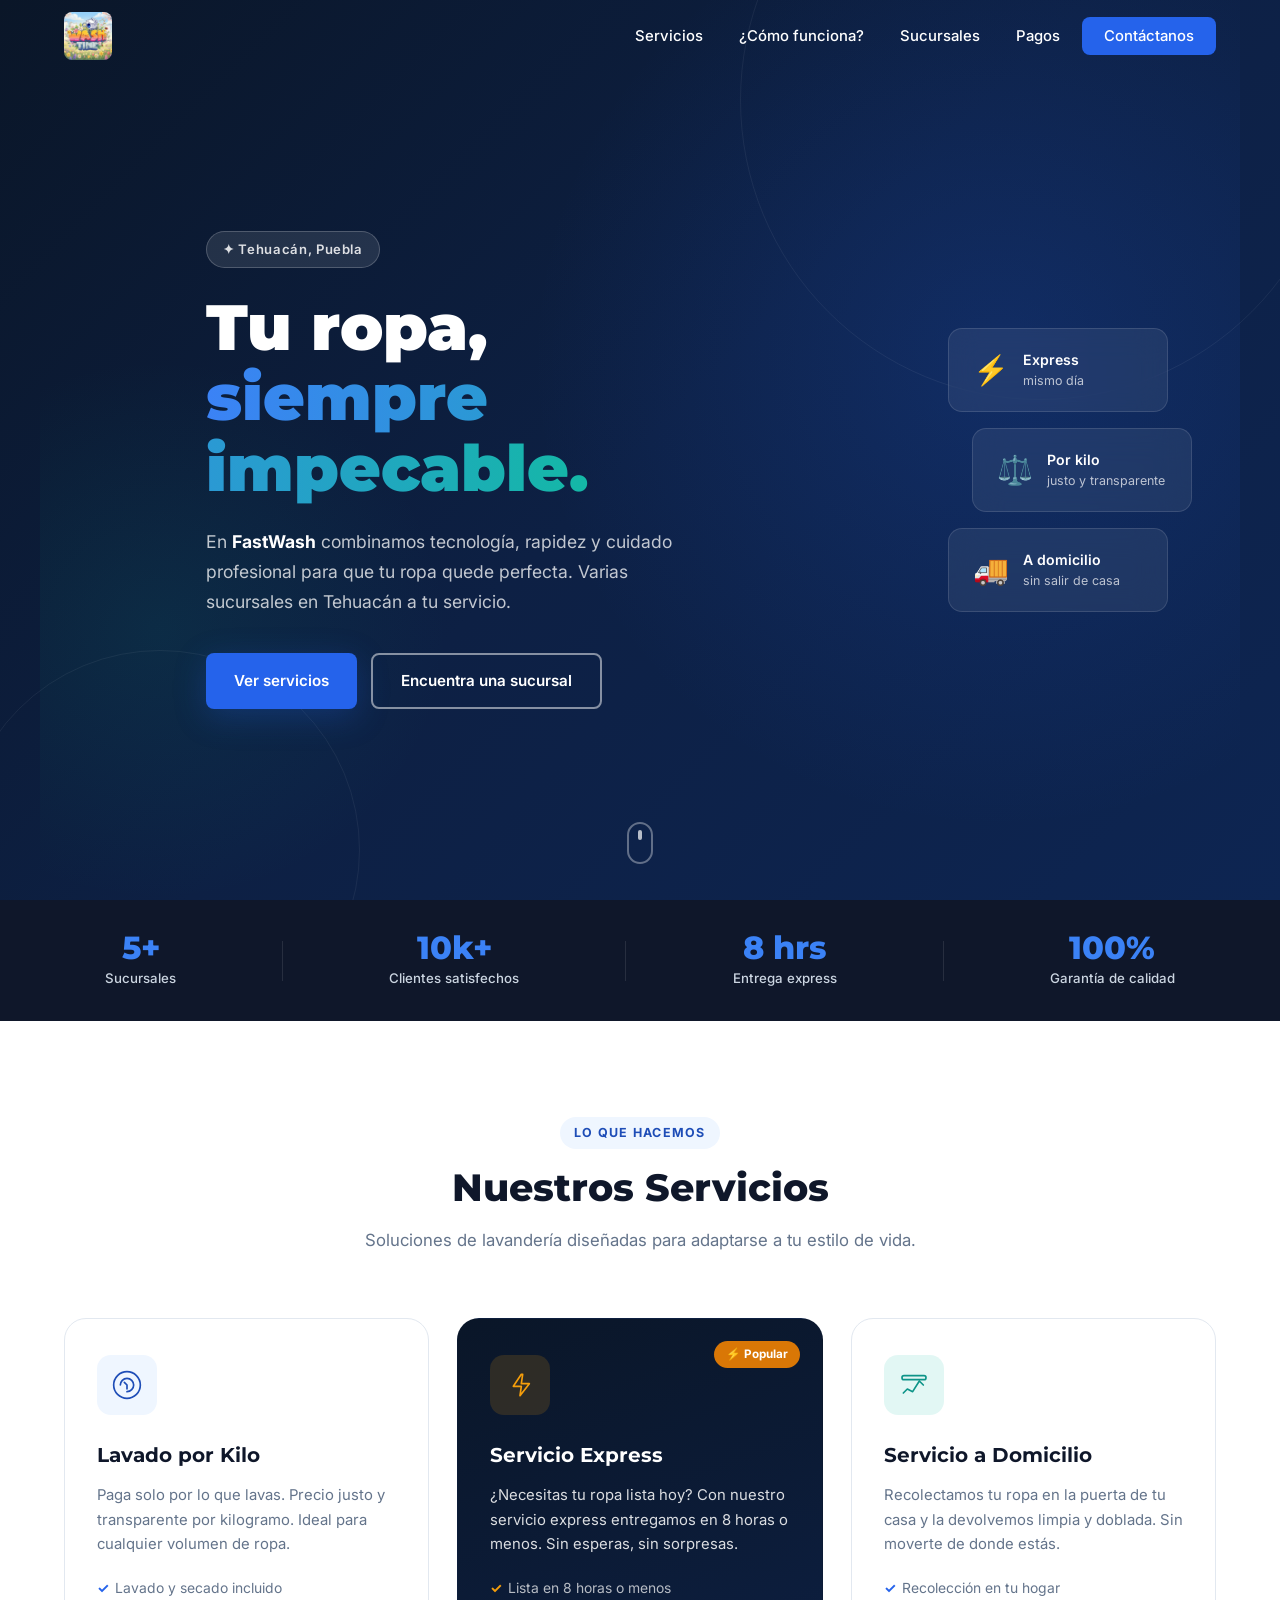
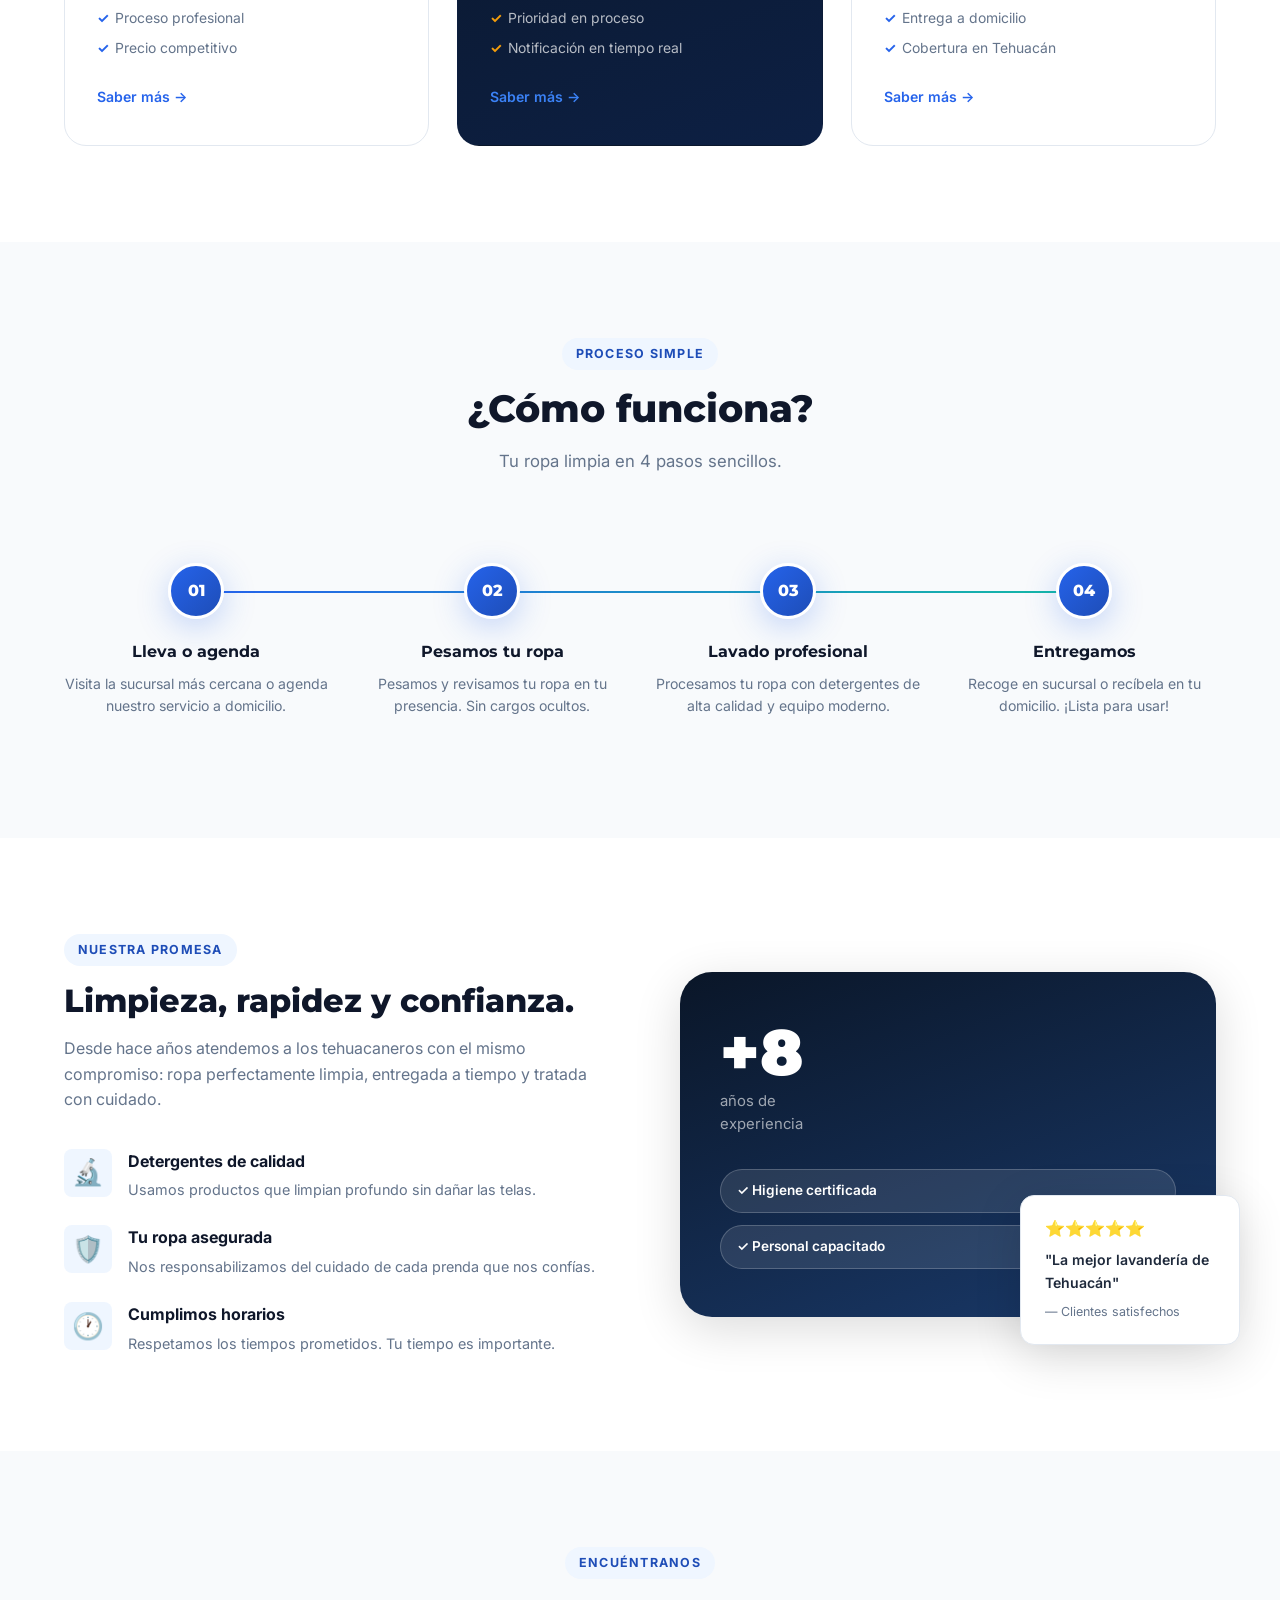
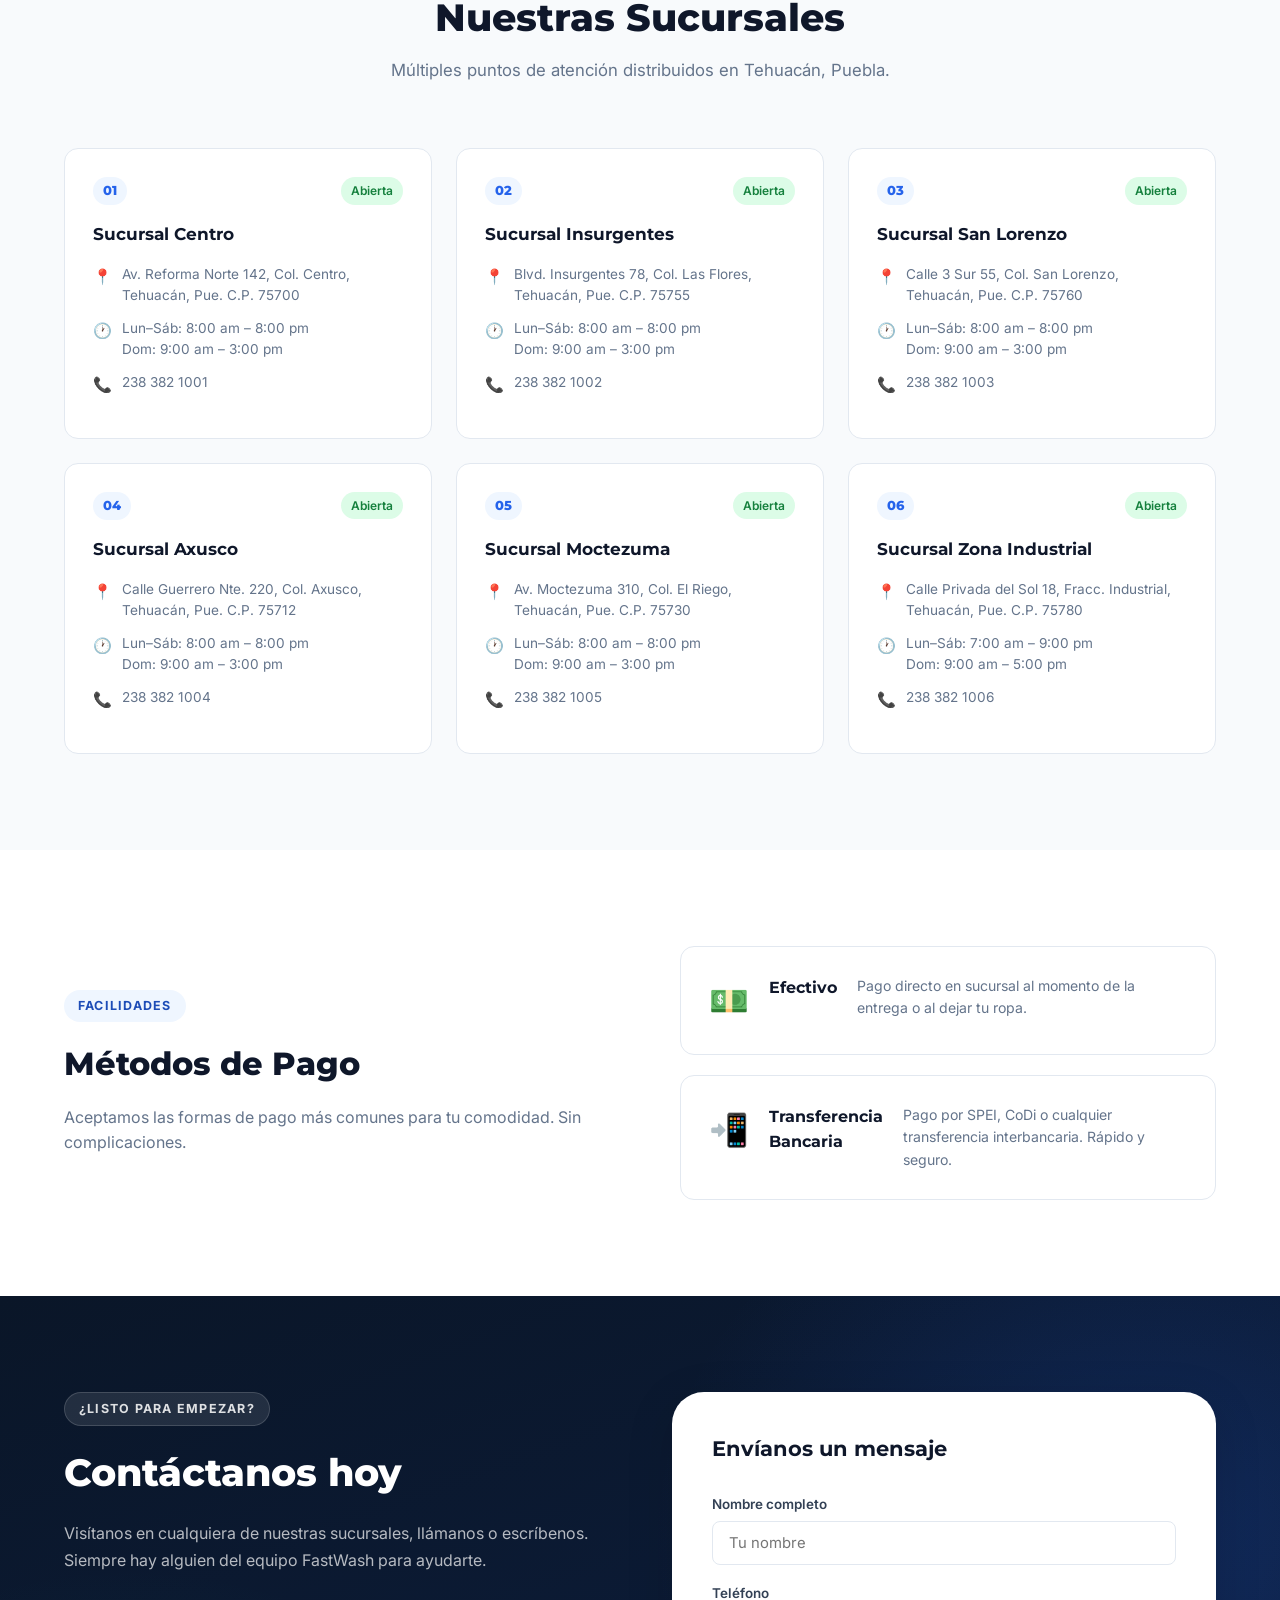
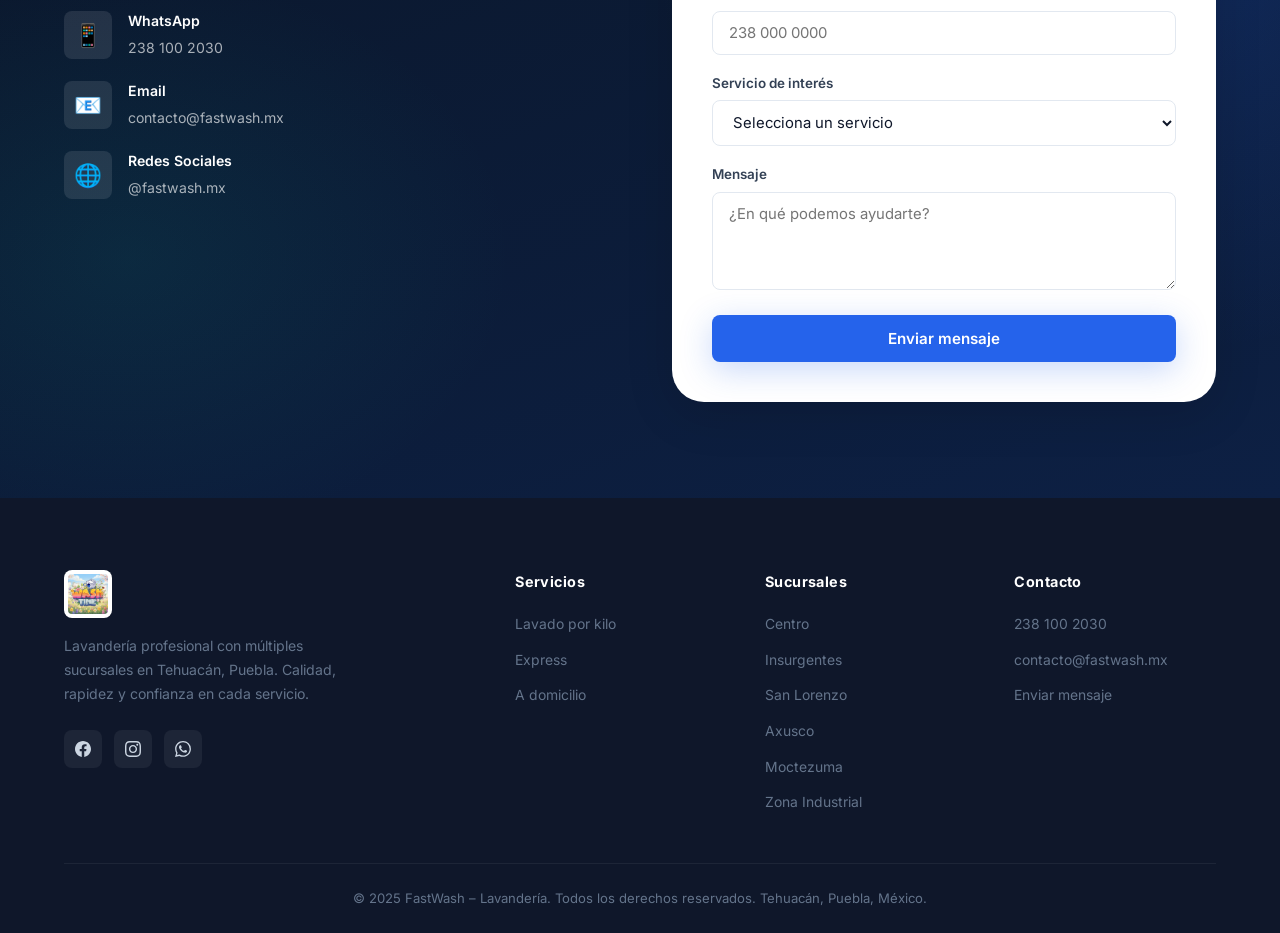
==== index.html @ 5eaf9fb3 "start" ====
<!DOCTYPE html>
<html lang="es">
<head>
  <meta charset="UTF-8" />
  <meta name="viewport" content="width=device-width, initial-scale=1.0" />
  <title>FastWash – Lavandería en Tehuacán, Puebla</title>
  <meta name="description" content="FastWash es la lavandería más confiable de Tehuacán, Puebla. Servicios de lavado por kilo, express y a domicilio. Varias sucursales." />
  <link rel="preconnect" href="https://fonts.googleapis.com" />
  <link rel="preconnect" href="https://fonts.gstatic.com" crossorigin />
  <link href="https://fonts.googleapis.com/css2?family=Inter:wght@300;400;500;600;700;800;900&family=Montserrat:wght@400;600;700;800&display=swap" rel="stylesheet" />
  <link rel="stylesheet" href="styles.css" />
</head>
<body>

  <!-- ===== NAVBAR ===== -->
  <nav class="navbar" id="navbar">
    <div class="nav-container">
      <a href="#inicio" class="nav-logo">
        <img src="logo.jpeg" alt="FastWash Logo" />
      </a>
      <ul class="nav-links" id="nav-links">
        <li><a href="#servicios">Servicios</a></li>
        <li><a href="#como-funciona">¿Cómo funciona?</a></li>
        <li><a href="#sucursales">Sucursales</a></li>
        <li><a href="#pagos">Pagos</a></li>
        <li><a href="#contacto" class="btn-nav">Contáctanos</a></li>
      </ul>
      <button class="hamburger" id="hamburger" aria-label="Menú">
        <span></span><span></span><span></span>
      </button>
    </div>
  </nav>

  <!-- ===== HERO ===== -->
  <div class="hero-section-wrapper">
  <section class="hero" id="inicio">
    <div class="hero-bg"></div>
    <div class="hero-content">
      <span class="hero-badge">✦ Tehuacán, Puebla</span>
      <h1>Tu ropa,<br/><em>siempre impecable.</em></h1>
      <p class="hero-subtitle">
        En <strong>FastWash</strong> combinamos tecnología, rapidez y cuidado profesional para que tu ropa quede perfecta. Varias sucursales en Tehuacán a tu servicio.
      </p>
      <div class="hero-actions">
        <a href="#servicios" class="btn btn-primary">Ver servicios</a>
        <a href="#sucursales" class="btn btn-outline">Encuentra una sucursal</a>
      </div>
    </div>
    <div class="hero-visual">
      <div class="hero-card card-1">
        <span class="card-icon">⚡</span>
        <span class="card-label">Express<br/><small>mismo día</small></span>
      </div>
      <div class="hero-card card-2">
        <span class="card-icon">⚖️</span>
        <span class="card-label">Por kilo<br/><small>justo y transparente</small></span>
      </div>
      <div class="hero-card card-3">
        <span class="card-icon">🚚</span>
        <span class="card-label">A domicilio<br/><small>sin salir de casa</small></span>
      </div>
    </div>
    <div class="scroll-indicator">
      <span></span>
    </div>
  </section>
  </div><!-- /hero-section-wrapper -->

  <!-- ===== CONFIANZA STRIP ===== -->
  <div class="trust-strip">
    <div class="trust-container">
      <div class="trust-item"><span class="trust-number">5+</span><span class="trust-label">Sucursales</span></div>
      <div class="trust-divider"></div>
      <div class="trust-item"><span class="trust-number">10k+</span><span class="trust-label">Clientes satisfechos</span></div>
      <div class="trust-divider"></div>
      <div class="trust-item"><span class="trust-number">8 hrs</span><span class="trust-label">Entrega express</span></div>
      <div class="trust-divider"></div>
      <div class="trust-item"><span class="trust-number">100%</span><span class="trust-label">Garantía de calidad</span></div>
    </div>
  </div>

  <!-- ===== SERVICIOS ===== -->
  <section class="section" id="servicios">
    <div class="container">
      <div class="section-header">
        <span class="section-tag">Lo que hacemos</span>
        <h2>Nuestros Servicios</h2>
        <p>Soluciones de lavandería diseñadas para adaptarse a tu estilo de vida.</p>
      </div>
      <div class="services-grid">

        <div class="service-card" data-delay="0">
          <div class="service-icon-wrap blue">
            <svg viewBox="0 0 48 48" fill="none"><circle cx="24" cy="24" r="20" stroke="currentColor" stroke-width="2.5"/><path d="M14 24c0-5.523 4.477-10 10-10s10 4.477 10 10-4.477 10-10 10" stroke="currentColor" stroke-width="2.5" stroke-linecap="round"/><path d="M24 30v-6l-4-4" stroke="currentColor" stroke-width="2.5" stroke-linecap="round"/></svg>
          </div>
          <h3>Lavado por Kilo</h3>
          <p>Paga solo por lo que lavas. Precio justo y transparente por kilogramo. Ideal para cualquier volumen de ropa.</p>
          <ul class="service-features">
            <li>Lavado y secado incluido</li>
            <li>Proceso profesional</li>
            <li>Precio competitivo</li>
          </ul>
          <a href="#contacto" class="service-link">Saber más →</a>
        </div>

        <div class="service-card featured" data-delay="100">
          <div class="featured-badge">⚡ Popular</div>
          <div class="service-icon-wrap gold">
            <svg viewBox="0 0 48 48" fill="none"><path d="M26 8L14 26h12l-2 14L38 22H26L28 8z" stroke="currentColor" stroke-width="2.5" stroke-linejoin="round"/></svg>
          </div>
          <h3>Servicio Express</h3>
          <p>¿Necesitas tu ropa lista hoy? Con nuestro servicio express entregamos en 8 horas o menos. Sin esperas, sin sorpresas.</p>
          <ul class="service-features">
            <li>Lista en 8 horas o menos</li>
            <li>Prioridad en proceso</li>
            <li>Notificación en tiempo real</li>
          </ul>
          <a href="#contacto" class="service-link">Saber más →</a>
        </div>

        <div class="service-card" data-delay="200">
          <div class="service-icon-wrap teal">
            <svg viewBox="0 0 48 48" fill="none"><path d="M8 36l6-6 8 4 10-16 6 6" stroke="currentColor" stroke-width="2.5" stroke-linecap="round" stroke-linejoin="round"/><rect x="6" y="10" width="36" height="6" rx="3" stroke="currentColor" stroke-width="2.5"/></svg>
          </div>
          <h3>Servicio a Domicilio</h3>
          <p>Recolectamos tu ropa en la puerta de tu casa y la devolvemos limpia y doblada. Sin moverte de donde estás.</p>
          <ul class="service-features">
            <li>Recolección en tu hogar</li>
            <li>Entrega a domicilio</li>
            <li>Cobertura en Tehuacán</li>
          </ul>
          <a href="#contacto" class="service-link">Saber más →</a>
        </div>

      </div>
    </div>
  </section>

  <!-- ===== CÓMO FUNCIONA ===== -->
  <section class="section section-alt" id="como-funciona">
    <div class="container">
      <div class="section-header">
        <span class="section-tag">Proceso simple</span>
        <h2>¿Cómo funciona?</h2>
        <p>Tu ropa limpia en 4 pasos sencillos.</p>
      </div>
      <div class="steps-wrapper">
        <div class="steps-line"></div>
        <div class="steps-grid">
          <div class="step">
            <div class="step-number">01</div>
            <div class="step-content">
              <h4>Lleva o agenda</h4>
              <p>Visita la sucursal más cercana o agenda nuestro servicio a domicilio.</p>
            </div>
          </div>
          <div class="step">
            <div class="step-number">02</div>
            <div class="step-content">
              <h4>Pesamos tu ropa</h4>
              <p>Pesamos y revisamos tu ropa en tu presencia. Sin cargos ocultos.</p>
            </div>
          </div>
          <div class="step">
            <div class="step-number">03</div>
            <div class="step-content">
              <h4>Lavado profesional</h4>
              <p>Procesamos tu ropa con detergentes de alta calidad y equipo moderno.</p>
            </div>
          </div>
          <div class="step">
            <div class="step-number">04</div>
            <div class="step-content">
              <h4>Entregamos</h4>
              <p>Recoge en sucursal o recíbela en tu domicilio. ¡Lista para usar!</p>
            </div>
          </div>
        </div>
      </div>
    </div>
  </section>

  <!-- ===== POR QUÉ ELEGIRNOS ===== -->
  <section class="section" id="por-que">
    <div class="container">
      <div class="why-grid">
        <div class="why-text">
          <span class="section-tag">Nuestra promesa</span>
          <h2>Limpieza, rapidez y confianza.</h2>
          <p>Desde hace años atendemos a los tehuacaneros con el mismo compromiso: ropa perfectamente limpia, entregada a tiempo y tratada con cuidado.</p>
          <div class="why-list">
            <div class="why-item">
              <div class="why-icon">🔬</div>
              <div>
                <strong>Detergentes de calidad</strong>
                <p>Usamos productos que limpian profundo sin dañar las telas.</p>
              </div>
            </div>
            <div class="why-item">
              <div class="why-icon">🛡️</div>
              <div>
                <strong>Tu ropa asegurada</strong>
                <p>Nos responsabilizamos del cuidado de cada prenda que nos confías.</p>
              </div>
            </div>
            <div class="why-item">
              <div class="why-icon">🕐</div>
              <div>
                <strong>Cumplimos horarios</strong>
                <p>Respetamos los tiempos prometidos. Tu tiempo es importante.</p>
              </div>
            </div>
          </div>
        </div>
        <div class="why-visual">
          <div class="why-card-main">
            <div class="why-stat">
              <span class="stat-num">+8</span>
              <span class="stat-desc">años de<br/>experiencia</span>
            </div>
            <div class="why-stat-row">
              <div class="why-badge">✓ Higiene certificada</div>
              <div class="why-badge">✓ Personal capacitado</div>
            </div>
          </div>
          <div class="why-card-float">
            <span>⭐⭐⭐⭐⭐</span>
            <p>"La mejor lavandería de Tehuacán"</p>
            <small>— Clientes satisfechos</small>
          </div>
        </div>
      </div>
    </div>
  </section>

  <!-- ===== SUCURSALES ===== -->
  <section class="section section-alt" id="sucursales">
    <div class="container">
      <div class="section-header">
        <span class="section-tag">Encuéntranos</span>
        <h2>Nuestras Sucursales</h2>
        <p>Múltiples puntos de atención distribuidos en Tehuacán, Puebla.</p>
      </div>
      <div class="branches-grid">

        <div class="branch-card">
          <div class="branch-header">
            <div class="branch-number">01</div>
            <div class="branch-status open">Abierta</div>
          </div>
          <h4>Sucursal Centro</h4>
          <div class="branch-detail">
            <span class="branch-icon">📍</span>
            <span>Av. Reforma Norte 142, Col. Centro, Tehuacán, Pue. C.P. 75700</span>
          </div>
          <div class="branch-detail">
            <span class="branch-icon">🕐</span>
            <span>Lun–Sáb: 8:00 am – 8:00 pm<br/>Dom: 9:00 am – 3:00 pm</span>
          </div>
          <div class="branch-detail">
            <span class="branch-icon">📞</span>
            <span>238 382 1001</span>
          </div>
        </div>

        <div class="branch-card">
          <div class="branch-header">
            <div class="branch-number">02</div>
            <div class="branch-status open">Abierta</div>
          </div>
          <h4>Sucursal Insurgentes</h4>
          <div class="branch-detail">
            <span class="branch-icon">📍</span>
            <span>Blvd. Insurgentes 78, Col. Las Flores, Tehuacán, Pue. C.P. 75755</span>
          </div>
          <div class="branch-detail">
            <span class="branch-icon">🕐</span>
            <span>Lun–Sáb: 8:00 am – 8:00 pm<br/>Dom: 9:00 am – 3:00 pm</span>
          </div>
          <div class="branch-detail">
            <span class="branch-icon">📞</span>
            <span>238 382 1002</span>
          </div>
        </div>

        <div class="branch-card">
          <div class="branch-header">
            <div class="branch-number">03</div>
            <div class="branch-status open">Abierta</div>
          </div>
          <h4>Sucursal San Lorenzo</h4>
          <div class="branch-detail">
            <span class="branch-icon">📍</span>
            <span>Calle 3 Sur 55, Col. San Lorenzo, Tehuacán, Pue. C.P. 75760</span>
          </div>
          <div class="branch-detail">
            <span class="branch-icon">🕐</span>
            <span>Lun–Sáb: 8:00 am – 8:00 pm<br/>Dom: 9:00 am – 3:00 pm</span>
          </div>
          <div class="branch-detail">
            <span class="branch-icon">📞</span>
            <span>238 382 1003</span>
          </div>
        </div>

        <div class="branch-card">
          <div class="branch-header">
            <div class="branch-number">04</div>
            <div class="branch-status open">Abierta</div>
          </div>
          <h4>Sucursal Axusco</h4>
          <div class="branch-detail">
            <span class="branch-icon">📍</span>
            <span>Calle Guerrero Nte. 220, Col. Axusco, Tehuacán, Pue. C.P. 75712</span>
          </div>
          <div class="branch-detail">
            <span class="branch-icon">🕐</span>
            <span>Lun–Sáb: 8:00 am – 8:00 pm<br/>Dom: 9:00 am – 3:00 pm</span>
          </div>
          <div class="branch-detail">
            <span class="branch-icon">📞</span>
            <span>238 382 1004</span>
          </div>
        </div>

        <div class="branch-card">
          <div class="branch-header">
            <div class="branch-number">05</div>
            <div class="branch-status open">Abierta</div>
          </div>
          <h4>Sucursal Moctezuma</h4>
          <div class="branch-detail">
            <span class="branch-icon">📍</span>
            <span>Av. Moctezuma 310, Col. El Riego, Tehuacán, Pue. C.P. 75730</span>
          </div>
          <div class="branch-detail">
            <span class="branch-icon">🕐</span>
            <span>Lun–Sáb: 8:00 am – 8:00 pm<br/>Dom: 9:00 am – 3:00 pm</span>
          </div>
          <div class="branch-detail">
            <span class="branch-icon">📞</span>
            <span>238 382 1005</span>
          </div>
        </div>

        <div class="branch-card">
          <div class="branch-header">
            <div class="branch-number">06</div>
            <div class="branch-status open">Abierta</div>
          </div>
          <h4>Sucursal Zona Industrial</h4>
          <div class="branch-detail">
            <span class="branch-icon">📍</span>
            <span>Calle Privada del Sol 18, Fracc. Industrial, Tehuacán, Pue. C.P. 75780</span>
          </div>
          <div class="branch-detail">
            <span class="branch-icon">🕐</span>
            <span>Lun–Sáb: 7:00 am – 9:00 pm<br/>Dom: 9:00 am – 5:00 pm</span>
          </div>
          <div class="branch-detail">
            <span class="branch-icon">📞</span>
            <span>238 382 1006</span>
          </div>
        </div>

      </div>
    </div>
  </section>

  <!-- ===== MÉTODOS DE PAGO ===== -->
  <section class="section" id="pagos">
    <div class="container">
      <div class="payment-wrapper">
        <div class="payment-text">
          <span class="section-tag">Facilidades</span>
          <h2>Métodos de Pago</h2>
          <p>Aceptamos las formas de pago más comunes para tu comodidad. Sin complicaciones.</p>
        </div>
        <div class="payment-cards">
          <div class="payment-card">
            <div class="payment-icon">💵</div>
            <h4>Efectivo</h4>
            <p>Pago directo en sucursal al momento de la entrega o al dejar tu ropa.</p>
          </div>
          <div class="payment-card">
            <div class="payment-icon">📲</div>
            <h4>Transferencia Bancaria</h4>
            <p>Pago por SPEI, CoDi o cualquier transferencia interbancaria. Rápido y seguro.</p>
          </div>
        </div>
      </div>
    </div>
  </section>

  <!-- ===== CONTACTO / CTA ===== -->
  <section class="section section-cta" id="contacto">
    <div class="cta-bg"></div>
    <div class="container">
      <div class="cta-wrapper">
        <div class="cta-text">
          <span class="section-tag light">¿Listo para empezar?</span>
          <h2>Contáctanos hoy</h2>
          <p>Visítanos en cualquiera de nuestras sucursales, llámanos o escríbenos. Siempre hay alguien del equipo FastWash para ayudarte.</p>
          <div class="cta-contacts">
            <div class="cta-contact-item">
              <div class="cta-contact-icon">📱</div>
              <div>
                <strong>WhatsApp</strong>
                <span>238 100 2030</span>
              </div>
            </div>
            <div class="cta-contact-item">
              <div class="cta-contact-icon">📧</div>
              <div>
                <strong>Email</strong>
                <span>contacto@fastwash.mx</span>
              </div>
            </div>
            <div class="cta-contact-item">
              <div class="cta-contact-icon">🌐</div>
              <div>
                <strong>Redes Sociales</strong>
                <span>@fastwash.mx</span>
              </div>
            </div>
          </div>
        </div>
        <div class="cta-form-wrap">
          <form class="contact-form" id="contact-form">
            <h3>Envíanos un mensaje</h3>
            <div class="form-group">
              <label for="nombre">Nombre completo</label>
              <input type="text" id="nombre" name="nombre" placeholder="Tu nombre" required />
            </div>
            <div class="form-group">
              <label for="telefono">Teléfono</label>
              <input type="tel" id="telefono" name="telefono" placeholder="238 000 0000" />
            </div>
            <div class="form-group">
              <label for="servicio">Servicio de interés</label>
              <select id="servicio" name="servicio">
                <option value="">Selecciona un servicio</option>
                <option>Lavado por kilo</option>
                <option>Servicio Express</option>
                <option>Servicio a Domicilio</option>
              </select>
            </div>
            <div class="form-group">
              <label for="mensaje">Mensaje</label>
              <textarea id="mensaje" name="mensaje" placeholder="¿En qué podemos ayudarte?" rows="4"></textarea>
            </div>
            <button type="submit" class="btn btn-primary btn-full">Enviar mensaje</button>
            <p class="form-note" id="form-success" style="display:none;">✓ Mensaje enviado. Te contactamos pronto.</p>
          </form>
        </div>
      </div>
    </div>
  </section>

  <!-- ===== FOOTER ===== -->
  <footer class="footer">
    <div class="container">
      <div class="footer-grid">
        <div class="footer-brand">
          <img src="logo.jpeg" alt="FastWash" class="footer-logo" />
          <p>Lavandería profesional con múltiples sucursales en Tehuacán, Puebla. Calidad, rapidez y confianza en cada servicio.</p>
          <div class="footer-social">
            <a href="#" aria-label="Facebook">
              <svg viewBox="0 0 24 24" fill="currentColor"><path d="M24 12.073c0-6.627-5.373-12-12-12s-12 5.373-12 12c0 5.99 4.388 10.954 10.125 11.854v-8.385H7.078v-3.47h3.047V9.43c0-3.007 1.792-4.669 4.533-4.669 1.312 0 2.686.235 2.686.235v2.953H15.83c-1.491 0-1.956.925-1.956 1.874v2.25h3.328l-.532 3.47h-2.796v8.385C19.612 23.027 24 18.062 24 12.073z"/></svg>
            </a>
            <a href="#" aria-label="Instagram">
              <svg viewBox="0 0 24 24" fill="currentColor"><path d="M12 2.163c3.204 0 3.584.012 4.85.07 3.252.148 4.771 1.691 4.919 4.919.058 1.265.069 1.645.069 4.849 0 3.205-.012 3.584-.069 4.849-.149 3.225-1.664 4.771-4.919 4.919-1.266.058-1.644.07-4.85.07-3.204 0-3.584-.012-4.849-.07-3.26-.149-4.771-1.699-4.919-4.92-.058-1.265-.07-1.644-.07-4.849 0-3.204.013-3.583.07-4.849.149-3.227 1.664-4.771 4.919-4.919 1.266-.057 1.645-.069 4.849-.069zm0-2.163c-3.259 0-3.667.014-4.947.072-4.358.2-6.78 2.618-6.98 6.98-.059 1.281-.073 1.689-.073 4.948 0 3.259.014 3.668.072 4.948.2 4.358 2.618 6.78 6.98 6.98 1.281.058 1.689.072 4.948.072 3.259 0 3.668-.014 4.948-.072 4.354-.2 6.782-2.618 6.979-6.98.059-1.28.073-1.689.073-4.948 0-3.259-.014-3.667-.072-4.947-.196-4.354-2.617-6.78-6.979-6.98-1.281-.059-1.69-.073-4.949-.073zm0 5.838c-3.403 0-6.162 2.759-6.162 6.162s2.759 6.163 6.162 6.163 6.162-2.759 6.162-6.163c0-3.403-2.759-6.162-6.162-6.162zm0 10.162c-2.209 0-4-1.79-4-4 0-2.209 1.791-4 4-4s4 1.791 4 4c0 2.21-1.791 4-4 4zm6.406-11.845c-.796 0-1.441.645-1.441 1.44s.645 1.44 1.441 1.44c.795 0 1.439-.645 1.439-1.44s-.644-1.44-1.439-1.44z"/></svg>
            </a>
            <a href="#" aria-label="WhatsApp">
              <svg viewBox="0 0 24 24" fill="currentColor"><path d="M17.472 14.382c-.297-.149-1.758-.867-2.03-.967-.273-.099-.471-.148-.67.15-.197.297-.767.966-.94 1.164-.173.199-.347.223-.644.075-.297-.15-1.255-.463-2.39-1.475-.883-.788-1.48-1.761-1.653-2.059-.173-.297-.018-.458.13-.606.134-.133.298-.347.446-.52.149-.174.198-.298.298-.497.099-.198.05-.371-.025-.52-.075-.149-.669-1.612-.916-2.207-.242-.579-.487-.5-.669-.51-.173-.008-.371-.01-.57-.01-.198 0-.52.074-.792.372-.272.297-1.04 1.016-1.04 2.479 0 1.462 1.065 2.875 1.213 3.074.149.198 2.096 3.2 5.077 4.487.709.306 1.262.489 1.694.625.712.227 1.36.195 1.871.118.571-.085 1.758-.719 2.006-1.413.248-.694.248-1.289.173-1.413-.074-.124-.272-.198-.57-.347m-5.421 7.403h-.004a9.87 9.87 0 01-5.031-1.378l-.361-.214-3.741.982.998-3.648-.235-.374a9.86 9.86 0 01-1.51-5.26c.001-5.45 4.436-9.884 9.888-9.884 2.64 0 5.122 1.03 6.988 2.898a9.825 9.825 0 012.893 6.994c-.003 5.45-4.437 9.884-9.885 9.884m8.413-18.297A11.815 11.815 0 0012.05 0C5.495 0 .16 5.335.157 11.892c0 2.096.547 4.142 1.588 5.945L.057 24l6.305-1.654a11.882 11.882 0 005.683 1.448h.005c6.554 0 11.89-5.335 11.893-11.893a11.821 11.821 0 00-3.48-8.413Z"/></svg>
            </a>
          </div>
        </div>
        <div class="footer-links">
          <h5>Servicios</h5>
          <ul>
            <li><a href="#servicios">Lavado por kilo</a></li>
            <li><a href="#servicios">Express</a></li>
            <li><a href="#servicios">A domicilio</a></li>
          </ul>
        </div>
        <div class="footer-links">
          <h5>Sucursales</h5>
          <ul>
            <li><a href="#sucursales">Centro</a></li>
            <li><a href="#sucursales">Insurgentes</a></li>
            <li><a href="#sucursales">San Lorenzo</a></li>
            <li><a href="#sucursales">Axusco</a></li>
            <li><a href="#sucursales">Moctezuma</a></li>
            <li><a href="#sucursales">Zona Industrial</a></li>
          </ul>
        </div>
        <div class="footer-links">
          <h5>Contacto</h5>
          <ul>
            <li><a href="tel:2381002030">238 100 2030</a></li>
            <li><a href="mailto:contacto@fastwash.mx">contacto@fastwash.mx</a></li>
            <li><a href="#contacto">Enviar mensaje</a></li>
          </ul>
        </div>
      </div>
      <div class="footer-bottom">
        <p>© 2025 FastWash – Lavandería. Todos los derechos reservados. Tehuacán, Puebla, México.</p>
      </div>
    </div>
  </footer>

  <script src="script.js"></script>
</body>
</html>
---- styles.css ----
/* =============================================
   FASTWASH – Landing Page Styles
   Modern, clean, professional aesthetic
   ============================================= */

/* ===== CSS VARIABLES ===== */
:root {
  --blue-900: #0a1628;
  --blue-800: #0d2044;
  --blue-700: #1a3a6b;
  --blue-600: #1e4db7;
  --blue-500: #2563eb;
  --blue-400: #3b82f6;
  --blue-100: #dbeafe;
  --blue-50:  #eff6ff;

  --teal-500: #0d9488;
  --teal-400: #14b8a6;
  --gold-500: #d97706;
  --gold-400: #f59e0b;

  --neutral-900: #0f172a;
  --neutral-800: #1e293b;
  --neutral-700: #334155;
  --neutral-500: #64748b;
  --neutral-300: #cbd5e1;
  --neutral-200: #e2e8f0;
  --neutral-100: #f1f5f9;
  --neutral-50:  #f8fafc;
  --white: #ffffff;

  --font-body: 'Inter', sans-serif;
  --font-heading: 'Montserrat', sans-serif;

  --radius-sm: 8px;
  --radius-md: 14px;
  --radius-lg: 22px;
  --radius-xl: 32px;

  --shadow-sm:  0 1px 3px rgba(0,0,0,.08);
  --shadow-md:  0 4px 20px rgba(0,0,0,.10);
  --shadow-lg:  0 12px 48px rgba(0,0,0,.14);
  --shadow-blue: 0 8px 32px rgba(37,99,235,.25);

  --transition: .25s ease;
}

/* ===== RESET ===== */
*, *::before, *::after { box-sizing: border-box; margin: 0; padding: 0; }
html { scroll-behavior: smooth; font-size: 16px; }
body {
  font-family: var(--font-body);
  color: var(--neutral-800);
  background: #ffffff;
  overflow-x: hidden;
  line-height: 1.6;
  position: relative;
  z-index: 0;
}
img { max-width: 100%; display: block; }
a { text-decoration: none; color: inherit; }
ul { list-style: none; }

/* ===== LAYOUT ===== */
.container {
  max-width: 1200px;
  margin: 0 auto;
  padding: 0 24px;
}
.section { padding: 96px 0; background: #ffffff; position: relative; z-index: 1; }
.section-alt { background: var(--neutral-50); }

/* ===== SECTION HEADER ===== */
.section-header {
  text-align: center;
  max-width: 600px;
  margin: 0 auto 64px;
}
.section-header h2 {
  font-family: var(--font-heading);
  font-size: clamp(1.75rem, 3vw, 2.5rem);
  font-weight: 800;
  color: var(--neutral-900);
  margin-bottom: 16px;
  line-height: 1.2;
}
.section-header p {
  color: var(--neutral-500);
  font-size: 1.05rem;
}
.section-tag {
  display: inline-block;
  background: var(--blue-50);
  color: var(--blue-600);
  font-size: .78rem;
  font-weight: 700;
  text-transform: uppercase;
  letter-spacing: .1em;
  padding: 6px 14px;
  border-radius: 100px;
  margin-bottom: 16px;
}

/* ===== BUTTONS ===== */
.btn {
  display: inline-flex;
  align-items: center;
  gap: 8px;
  padding: 14px 28px;
  border-radius: var(--radius-sm);
  font-family: var(--font-body);
  font-size: .95rem;
  font-weight: 600;
  cursor: pointer;
  border: none;
  transition: var(--transition);
  white-space: nowrap;
}
.btn-primary {
  background: var(--blue-500);
  color: var(--white);
  box-shadow: var(--shadow-blue);
}
.btn-primary:hover {
  background: var(--blue-600);
  transform: translateY(-2px);
  box-shadow: 0 12px 40px rgba(37,99,235,.35);
}
.btn-outline {
  background: transparent;
  color: var(--white);
  border: 2px solid rgba(255,255,255,.5);
}
.btn-outline:hover {
  background: rgba(255,255,255,.12);
  border-color: var(--white);
}
.btn-full { width: 100%; justify-content: center; }
.btn-nav {
  background: var(--blue-500);
  color: var(--white) !important;
  padding: 10px 22px !important;
  border-radius: var(--radius-sm);
  font-weight: 600;
  transition: var(--transition);
}
.btn-nav:hover { background: var(--blue-600); }

/* ===== NAVBAR ===== */
.navbar {
  position: fixed;
  top: 0;
  left: 0;
  right: 0;
  z-index: 1000;
  padding: 0;
  transition: background var(--transition), box-shadow var(--transition), padding var(--transition);
}
.navbar.scrolled {
  background: rgba(255,255,255,.97);
  box-shadow: 0 1px 24px rgba(0,0,0,.10);
  backdrop-filter: blur(16px);
}
.nav-container {
  max-width: 1200px;
  margin: 0 auto;
  padding: 0 24px;
  height: 72px;
  display: flex;
  align-items: center;
  justify-content: space-between;
}
.nav-logo img {
  height: 48px;
  width: auto;
  object-fit: contain;
  border-radius: 8px;
}
.nav-links {
  display: flex;
  align-items: center;
  gap: 8px;
}
.nav-links a {
  color: var(--white);
  font-weight: 500;
  font-size: .93rem;
  padding: 8px 14px;
  border-radius: var(--radius-sm);
  transition: var(--transition);
}
.navbar.scrolled .nav-links a { color: var(--neutral-700); }
.navbar.scrolled .nav-links a:hover { color: var(--blue-600); background: var(--blue-50); }
.nav-links a:not(.btn-nav):hover { background: rgba(255,255,255,.15); }
.navbar.scrolled .btn-nav { color: var(--white) !important; }
.hamburger {
  display: none;
  flex-direction: column;
  gap: 5px;
  background: none;
  border: none;
  cursor: pointer;
  padding: 8px;
}
.hamburger span {
  display: block;
  width: 26px;
  height: 2px;
  background: var(--white);
  border-radius: 4px;
  transition: var(--transition);
}
.navbar.scrolled .hamburger span { background: var(--neutral-800); }

/* ===== HERO ===== */
.hero-section-wrapper {
  background: linear-gradient(135deg, var(--blue-900) 0%, var(--blue-800) 50%, #0d2552 100%);
  position: relative;
  overflow: hidden;
  z-index: 0;
  isolation: isolate;
}
.hero {
  position: relative;
  min-height: 100vh;
  display: flex;
  align-items: center;
  padding: 120px 24px 80px;
  gap: 64px;
  max-width: 1200px;
  margin: 0 auto;
}
.hero > * { position: relative; z-index: 1; }

.hero-bg {
  position: absolute;
  inset: 0;
  z-index: 0;
  background:
    radial-gradient(ellipse 60% 80% at 80% 40%, rgba(37,99,235,.18) 0%, transparent 65%),
    radial-gradient(ellipse 40% 50% at 10% 70%, rgba(13,148,136,.12) 0%, transparent 60%);
}
/* Decorative circles */
.hero-bg::before, .hero-bg::after {
  content: '';
  position: absolute;
  border-radius: 50%;
  border: 1px solid rgba(255,255,255,.06);
}
.hero-bg::before { width: 600px; height: 600px; top: -200px; right: -100px; }
.hero-bg::after  { width: 400px; height: 400px; bottom: -150px; left: -80px; }

.hero-content {
  flex: 1;
  max-width: 560px;
  margin: 0 auto;
  padding: 0 24px;
}
.hero-badge {
  display: inline-flex;
  align-items: center;
  gap: 6px;
  background: rgba(255,255,255,.1);
  border: 1px solid rgba(255,255,255,.2);
  color: rgba(255,255,255,.85);
  font-size: .82rem;
  font-weight: 600;
  letter-spacing: .05em;
  padding: 7px 16px;
  border-radius: 100px;
  margin-bottom: 24px;
  backdrop-filter: blur(8px);
}
.hero-content h1 {
  font-family: var(--font-heading);
  font-size: clamp(2.4rem, 5vw, 4rem);
  font-weight: 900;
  color: var(--white);
  line-height: 1.1;
  margin-bottom: 24px;
}
.hero-content h1 em {
  font-style: normal;
  background: linear-gradient(90deg, var(--blue-400), var(--teal-400));
  -webkit-background-clip: text;
  -webkit-text-fill-color: transparent;
  background-clip: text;
}
.hero-subtitle {
  color: rgba(255,255,255,.75);
  font-size: 1.1rem;
  line-height: 1.7;
  margin-bottom: 36px;
}
.hero-subtitle strong { color: var(--white); }
.hero-actions {
  display: flex;
  gap: 14px;
  flex-wrap: wrap;
}

/* Hero Visual Cards */
.hero-visual {
  flex: 0 0 auto;
  display: flex;
  flex-direction: column;
  gap: 16px;
  padding: 0 24px;
}
.hero-card {
  display: flex;
  align-items: center;
  gap: 14px;
  background: rgba(255,255,255,.07);
  border: 1px solid rgba(255,255,255,.12);
  backdrop-filter: blur(16px);
  border-radius: var(--radius-md);
  padding: 18px 24px;
  color: var(--white);
  width: 220px;
  transition: transform var(--transition), background var(--transition);
  animation: floatIn .6s ease forwards;
  opacity: 0;
}
.hero-card:hover { background: rgba(255,255,255,.12); transform: translateX(-6px); }
.card-1 { animation-delay: .3s; }
.card-2 { animation-delay: .5s; margin-left: 24px; }
.card-3 { animation-delay: .7s; }
.card-icon { font-size: 1.8rem; }
.card-label { font-size: .88rem; font-weight: 600; line-height: 1.4; }
.card-label small { font-weight: 400; opacity: .7; font-size: .78rem; }

@keyframes floatIn {
  from { opacity: 0; transform: translateX(40px); }
  to   { opacity: 1; transform: translateX(0); }
}

/* Scroll indicator */
.scroll-indicator {
  position: absolute;
  bottom: 36px;
  left: 50%;
  transform: translateX(-50%);
  z-index: 2;
}
.scroll-indicator span {
  display: block;
  width: 26px;
  height: 42px;
  border: 2px solid rgba(255,255,255,.35);
  border-radius: 100px;
  position: relative;
}
.scroll-indicator span::after {
  content: '';
  position: absolute;
  top: 6px;
  left: 50%;
  transform: translateX(-50%);
  width: 4px;
  height: 10px;
  background: rgba(255,255,255,.7);
  border-radius: 100px;
  animation: scrollBounce 1.8s infinite;
}
@keyframes scrollBounce {
  0%   { top: 6px; opacity: 1; }
  80%  { top: 20px; opacity: 0; }
  100% { top: 6px; opacity: 0; }
}

/* Hero wrapper scroll indicator position */
.hero-section-wrapper .scroll-indicator {
  position: absolute;
  bottom: 36px;
  left: 50%;
  transform: translateX(-50%);
}

/* ===== TRUST STRIP ===== */
.trust-strip {
  background: var(--neutral-900);
  padding: 32px 0;
  position: relative;
  z-index: 1;
}
.trust-container {
  max-width: 1200px;
  margin: 0 auto;
  padding: 0 24px;
  display: flex;
  align-items: center;
  justify-content: space-around;
  flex-wrap: wrap;
  gap: 24px;
}
.trust-item {
  display: flex;
  flex-direction: column;
  align-items: center;
}
.trust-number {
  font-family: var(--font-heading);
  font-size: 2rem;
  font-weight: 800;
  color: var(--blue-400);
  line-height: 1;
}
.trust-label {
  color: var(--neutral-300);
  font-size: .83rem;
  margin-top: 4px;
  font-weight: 500;
}
.trust-divider {
  width: 1px;
  height: 40px;
  background: rgba(255,255,255,.1);
}

/* ===== SERVICES ===== */
.services-grid {
  display: grid;
  grid-template-columns: repeat(3, 1fr);
  gap: 28px;
}
.service-card {
  background: var(--white);
  border: 1px solid var(--neutral-200);
  border-radius: var(--radius-lg);
  padding: 36px 32px;
  position: relative;
  transition: transform var(--transition), box-shadow var(--transition), border-color var(--transition);
  opacity: 0;
  transform: translateY(30px);
}
.service-card.visible {
  opacity: 1;
  transform: translateY(0);
  transition: opacity .5s ease, transform .5s ease, box-shadow .25s ease, border-color .25s ease;
}
.service-card:hover {
  transform: translateY(-8px);
  box-shadow: var(--shadow-lg);
  border-color: var(--blue-200, #bfdbfe);
}
.service-card.featured {
  background: linear-gradient(160deg, var(--blue-900) 0%, var(--blue-800) 100%);
  border-color: transparent;
  color: var(--white);
}
.service-card.featured h3,
.service-card.featured p,
.service-card.featured ul { color: rgba(255,255,255,.85); }
.service-card.featured h3 { color: var(--white) !important; }
.service-card.featured .service-link { color: var(--blue-400); }
.service-card.featured .service-link:hover { color: var(--white); }
.featured-badge {
  position: absolute;
  top: 22px;
  right: 22px;
  background: var(--gold-500);
  color: var(--white);
  font-size: .73rem;
  font-weight: 700;
  padding: 4px 12px;
  border-radius: 100px;
}
.service-icon-wrap {
  width: 60px;
  height: 60px;
  border-radius: var(--radius-md);
  display: flex;
  align-items: center;
  justify-content: center;
  margin-bottom: 24px;
}
.service-icon-wrap svg { width: 32px; height: 32px; }
.service-icon-wrap.blue { background: var(--blue-50); color: var(--blue-600); }
.service-icon-wrap.gold { background: rgba(245,158,11,.15); color: var(--gold-400); }
.service-icon-wrap.teal { background: rgba(20,184,166,.12); color: var(--teal-500); }
.service-card h3 {
  font-family: var(--font-heading);
  font-size: 1.25rem;
  font-weight: 700;
  color: var(--neutral-900);
  margin-bottom: 12px;
}
.service-card p { color: var(--neutral-500); font-size: .93rem; line-height: 1.65; margin-bottom: 20px; }
.service-features { margin-bottom: 24px; display: flex; flex-direction: column; gap: 8px; }
.service-features li {
  font-size: .87rem;
  color: var(--neutral-500);
  padding-left: 18px;
  position: relative;
}
.service-card.featured .service-features li { color: rgba(255,255,255,.7); }
.service-features li::before {
  content: '✓';
  position: absolute;
  left: 0;
  color: var(--blue-500);
  font-weight: 700;
}
.service-card.featured .service-features li::before { color: var(--gold-400); }
.service-link {
  font-size: .88rem;
  font-weight: 600;
  color: var(--blue-500);
  transition: var(--transition);
}
.service-link:hover { gap: 6px; opacity: .8; }

/* ===== HOW IT WORKS ===== */
.steps-wrapper { position: relative; padding: 24px 0; }
.steps-line {
  display: none;
}
.steps-grid {
  display: grid;
  grid-template-columns: repeat(4, 1fr);
  gap: 32px;
  position: relative;
}
.steps-grid::before {
  content: '';
  position: absolute;
  top: 28px;
  left: calc(12.5%);
  right: calc(12.5%);
  height: 2px;
  background: linear-gradient(90deg, var(--blue-500), var(--teal-400));
  z-index: 0;
}
.step {
  text-align: center;
  position: relative;
  z-index: 1;
  opacity: 0;
  transform: translateY(24px);
}
.step.visible { opacity: 1; transform: translateY(0); transition: opacity .5s ease, transform .5s ease; }
.step-number {
  width: 56px;
  height: 56px;
  border-radius: 50%;
  background: linear-gradient(135deg, var(--blue-500), var(--blue-600));
  color: var(--white);
  font-family: var(--font-heading);
  font-size: 1rem;
  font-weight: 800;
  display: flex;
  align-items: center;
  justify-content: center;
  margin: 0 auto 20px;
  box-shadow: var(--shadow-blue);
  border: 3px solid var(--white);
}
.step-content h4 {
  font-family: var(--font-heading);
  font-size: 1rem;
  font-weight: 700;
  color: var(--neutral-900);
  margin-bottom: 8px;
}
.step-content p { color: var(--neutral-500); font-size: .88rem; }

/* ===== WHY US ===== */
.why-grid {
  display: grid;
  grid-template-columns: 1fr 1fr;
  gap: 80px;
  align-items: center;
}
.why-text .section-tag { margin-bottom: 16px; }
.why-text h2 {
  font-family: var(--font-heading);
  font-size: clamp(1.6rem, 2.5vw, 2.2rem);
  font-weight: 800;
  color: var(--neutral-900);
  margin-bottom: 16px;
  line-height: 1.2;
}
.why-text > p { color: var(--neutral-500); margin-bottom: 36px; }
.why-list { display: flex; flex-direction: column; gap: 24px; }
.why-item {
  display: flex;
  gap: 16px;
  align-items: flex-start;
}
.why-icon {
  font-size: 1.6rem;
  flex-shrink: 0;
  width: 48px;
  height: 48px;
  background: var(--blue-50);
  border-radius: var(--radius-sm);
  display: flex;
  align-items: center;
  justify-content: center;
}
.why-item strong { display: block; color: var(--neutral-900); font-weight: 700; margin-bottom: 4px; }
.why-item p { color: var(--neutral-500); font-size: .9rem; }
.why-visual { position: relative; }
.why-card-main {
  background: linear-gradient(160deg, var(--blue-900), var(--blue-700));
  border-radius: var(--radius-xl);
  padding: 48px 40px;
  color: var(--white);
  box-shadow: var(--shadow-lg);
}
.why-stat { margin-bottom: 32px; }
.stat-num {
  display: block;
  font-family: var(--font-heading);
  font-size: 4rem;
  font-weight: 900;
  color: var(--white);
  line-height: 1;
}
.stat-desc {
  color: rgba(255,255,255,.6);
  font-size: .93rem;
  margin-top: 6px;
  display: block;
}
.why-stat-row { display: flex; flex-direction: column; gap: 12px; }
.why-badge {
  background: rgba(255,255,255,.1);
  border: 1px solid rgba(255,255,255,.2);
  padding: 10px 16px;
  border-radius: 100px;
  font-size: .85rem;
  font-weight: 600;
}
.why-card-float {
  position: absolute;
  bottom: -28px;
  right: -24px;
  background: var(--white);
  border-radius: var(--radius-md);
  padding: 20px 24px;
  box-shadow: var(--shadow-lg);
  border: 1px solid var(--neutral-200);
  max-width: 220px;
}
.why-card-float span { font-size: 1rem; display: block; margin-bottom: 8px; }
.why-card-float p { font-size: .88rem; font-weight: 600; color: var(--neutral-800); margin-bottom: 4px; }
.why-card-float small { color: var(--neutral-500); font-size: .78rem; }

/* ===== BRANCHES ===== */
.branches-grid {
  display: grid;
  grid-template-columns: repeat(3, 1fr);
  gap: 24px;
}
.branch-card {
  background: var(--white);
  border: 1px solid var(--neutral-200);
  border-radius: var(--radius-md);
  padding: 28px;
  transition: transform var(--transition), box-shadow var(--transition);
  opacity: 0;
  transform: translateY(20px);
}
.branch-card.visible { opacity: 1; transform: translateY(0); transition: opacity .4s ease, transform .4s ease, box-shadow .25s ease; }
.branch-card:hover { transform: translateY(-6px); box-shadow: var(--shadow-md); }
.branch-header {
  display: flex;
  align-items: center;
  justify-content: space-between;
  margin-bottom: 16px;
}
.branch-number {
  font-family: var(--font-heading);
  font-size: .8rem;
  font-weight: 800;
  color: var(--blue-500);
  background: var(--blue-50);
  padding: 4px 10px;
  border-radius: 100px;
}
.branch-status.open {
  font-size: .75rem;
  font-weight: 600;
  color: #15803d;
  background: #dcfce7;
  padding: 4px 10px;
  border-radius: 100px;
}
.branch-card h4 {
  font-family: var(--font-heading);
  font-size: 1.05rem;
  font-weight: 700;
  color: var(--neutral-900);
  margin-bottom: 16px;
}
.branch-detail {
  display: flex;
  gap: 10px;
  align-items: flex-start;
  margin-bottom: 12px;
}
.branch-icon { font-size: .95rem; flex-shrink: 0; margin-top: 1px; }
.branch-detail span:last-child { font-size: .85rem; color: var(--neutral-600, var(--neutral-500)); line-height: 1.55; }

/* ===== PAYMENT ===== */
.payment-wrapper {
  display: grid;
  grid-template-columns: 1fr 1fr;
  gap: 80px;
  align-items: center;
}
.payment-text .section-tag { margin-bottom: 16px; }
.payment-text h2 {
  font-family: var(--font-heading);
  font-size: clamp(1.6rem, 2.5vw, 2.2rem);
  font-weight: 800;
  color: var(--neutral-900);
  margin-bottom: 16px;
}
.payment-text p { color: var(--neutral-500); }
.payment-cards { display: flex; flex-direction: column; gap: 20px; }
.payment-card {
  background: var(--white);
  border: 1px solid var(--neutral-200);
  border-radius: var(--radius-md);
  padding: 28px;
  display: flex;
  gap: 20px;
  align-items: flex-start;
  transition: transform var(--transition), box-shadow var(--transition);
}
.payment-card:hover { transform: translateY(-4px); box-shadow: var(--shadow-md); }
.payment-icon { font-size: 2rem; flex-shrink: 0; }
.payment-card h4 {
  font-family: var(--font-heading);
  font-size: 1rem;
  font-weight: 700;
  color: var(--neutral-900);
  margin-bottom: 6px;
}
.payment-card p { color: var(--neutral-500); font-size: .88rem; }

/* ===== CTA / CONTACT ===== */
.section-cta {
  padding: 96px 0;
  position: relative;
  background: linear-gradient(160deg, var(--blue-900) 0%, var(--blue-800) 100%);
  overflow: hidden;
}
.cta-bg {
  position: absolute;
  inset: 0;
  background:
    radial-gradient(ellipse 60% 80% at 90% 30%, rgba(37,99,235,.2) 0%, transparent 65%),
    radial-gradient(ellipse 50% 60% at 10% 70%, rgba(13,148,136,.12) 0%, transparent 60%);
}
.cta-wrapper {
  display: grid;
  grid-template-columns: 1fr 1fr;
  gap: 64px;
  align-items: start;
  position: relative;
  z-index: 1;
}
.cta-text .section-tag.light {
  background: rgba(255,255,255,.1);
  color: rgba(255,255,255,.85);
  border: 1px solid rgba(255,255,255,.15);
}
.cta-text h2 {
  font-family: var(--font-heading);
  font-size: clamp(1.75rem, 3vw, 2.5rem);
  font-weight: 800;
  color: var(--white);
  margin-bottom: 16px;
}
.cta-text > p { color: rgba(255,255,255,.7); margin-bottom: 36px; line-height: 1.7; }
.cta-contacts { display: flex; flex-direction: column; gap: 20px; }
.cta-contact-item {
  display: flex;
  align-items: center;
  gap: 16px;
}
.cta-contact-icon {
  font-size: 1.4rem;
  width: 48px;
  height: 48px;
  background: rgba(255,255,255,.1);
  border-radius: var(--radius-sm);
  display: flex;
  align-items: center;
  justify-content: center;
  flex-shrink: 0;
}
.cta-contact-item strong { display: block; color: var(--white); font-weight: 600; font-size: .88rem; margin-bottom: 2px; }
.cta-contact-item span { color: rgba(255,255,255,.65); font-size: .88rem; }

/* Contact Form */
.cta-form-wrap {
  background: var(--white);
  border-radius: var(--radius-xl);
  padding: 40px;
  box-shadow: var(--shadow-lg);
}
.contact-form h3 {
  font-family: var(--font-heading);
  font-size: 1.3rem;
  font-weight: 700;
  color: var(--neutral-900);
  margin-bottom: 28px;
}
.form-group {
  margin-bottom: 18px;
}
.form-group label {
  display: block;
  font-size: .84rem;
  font-weight: 600;
  color: var(--neutral-700);
  margin-bottom: 6px;
}
.form-group input,
.form-group select,
.form-group textarea {
  width: 100%;
  padding: 12px 16px;
  border: 1.5px solid var(--neutral-200);
  border-radius: var(--radius-sm);
  font-family: var(--font-body);
  font-size: .93rem;
  color: var(--neutral-900);
  background: var(--white);
  transition: border-color var(--transition), box-shadow var(--transition);
  outline: none;
}
.form-group input:focus,
.form-group select:focus,
.form-group textarea:focus {
  border-color: var(--blue-500);
  box-shadow: 0 0 0 3px rgba(37,99,235,.12);
}
.form-group textarea { resize: vertical; }
.form-note {
  text-align: center;
  margin-top: 12px;
  color: #15803d;
  font-size: .88rem;
  font-weight: 600;
}

/* ===== FOOTER ===== */
.footer {
  background: var(--neutral-900);
  padding: 72px 0 0;
}
.footer-grid {
  display: grid;
  grid-template-columns: 2fr 1fr 1fr 1fr;
  gap: 48px;
  padding-bottom: 48px;
}
.footer-brand { max-width: 300px; }
.footer-logo {
  height: 48px;
  width: auto;
  object-fit: contain;
  border-radius: 8px;
  margin-bottom: 16px;
  background: white;
  padding: 4px;
}
.footer-brand p {
  color: var(--neutral-500);
  font-size: .88rem;
  line-height: 1.7;
  margin-bottom: 24px;
}
.footer-social {
  display: flex;
  gap: 12px;
}
.footer-social a {
  width: 38px;
  height: 38px;
  background: rgba(255,255,255,.06);
  border-radius: var(--radius-sm);
  display: flex;
  align-items: center;
  justify-content: center;
  color: var(--neutral-400, var(--neutral-300));
  transition: var(--transition);
}
.footer-social a:hover { background: var(--blue-600); color: var(--white); }
.footer-social svg { width: 16px; height: 16px; }
.footer-links h5 {
  color: var(--white);
  font-weight: 700;
  font-size: .9rem;
  margin-bottom: 18px;
  letter-spacing: .03em;
}
.footer-links ul { display: flex; flex-direction: column; gap: 10px; }
.footer-links a {
  color: var(--neutral-500);
  font-size: .87rem;
  transition: var(--transition);
}
.footer-links a:hover { color: var(--blue-400); }
.footer-bottom {
  border-top: 1px solid rgba(255,255,255,.06);
  padding: 24px 0;
  text-align: center;
}
.footer-bottom p {
  color: var(--neutral-500);
  font-size: .82rem;
}

/* ===== SCROLL ANIMATIONS BASE ===== */
.fade-up {
  opacity: 0;
  transform: translateY(32px);
  transition: opacity .6s ease, transform .6s ease;
}
.fade-up.visible { opacity: 1; transform: translateY(0); }

/* ===== RESPONSIVE ===== */
@media (max-width: 1024px) {
  .hero {
    flex-direction: column;
    text-align: center;
    align-items: flex-start;
    min-height: auto;
    padding: 120px 0 60px;
  }
  .hero-content { max-width: 100%; padding: 0 24px; }
  .hero-actions { justify-content: flex-start; }
  .hero-visual {
    flex-direction: row;
    flex-wrap: wrap;
    justify-content: center;
    padding: 0 24px;
    width: 100%;
  }
  .hero-card { width: auto; flex: 1; min-width: 140px; }
  .card-2 { margin-left: 0; }

  .services-grid { grid-template-columns: 1fr 1fr; }
  .why-grid,
  .payment-wrapper,
  .cta-wrapper { grid-template-columns: 1fr; gap: 48px; }
  .why-card-float { position: static; margin-top: 24px; }
  .why-visual { padding-bottom: 0; }

  .branches-grid { grid-template-columns: 1fr 1fr; }
  .steps-grid { grid-template-columns: 1fr 1fr; gap: 40px; }
  .steps-grid::before { display: none; }

  .footer-grid { grid-template-columns: 1fr 1fr; }
}

@media (max-width: 768px) {
  .section { padding: 64px 0; }
  .nav-links { display: none; flex-direction: column; position: absolute; top: 72px; left: 0; right: 0; background: var(--white); padding: 20px; box-shadow: var(--shadow-md); gap: 4px; }
  .nav-links.open { display: flex; }
  .nav-links a { color: var(--neutral-700) !important; padding: 12px 16px; width: 100%; }
  .nav-links a:hover { background: var(--blue-50); color: var(--blue-600) !important; }
  .hamburger { display: flex; }

  .services-grid,
  .branches-grid { grid-template-columns: 1fr; }

  .trust-container { gap: 16px; }
  .trust-divider { display: none; }

  .footer-grid { grid-template-columns: 1fr; gap: 32px; }
  .footer-brand { max-width: 100%; }

  .cta-form-wrap { padding: 28px 20px; }
}

@media (max-width: 480px) {
  .hero-content h1 { font-size: 2.2rem; }
  .hero-actions { flex-direction: column; }
  .hero-actions .btn { width: 100%; justify-content: center; }
  .why-card-main { padding: 32px 24px; }
}
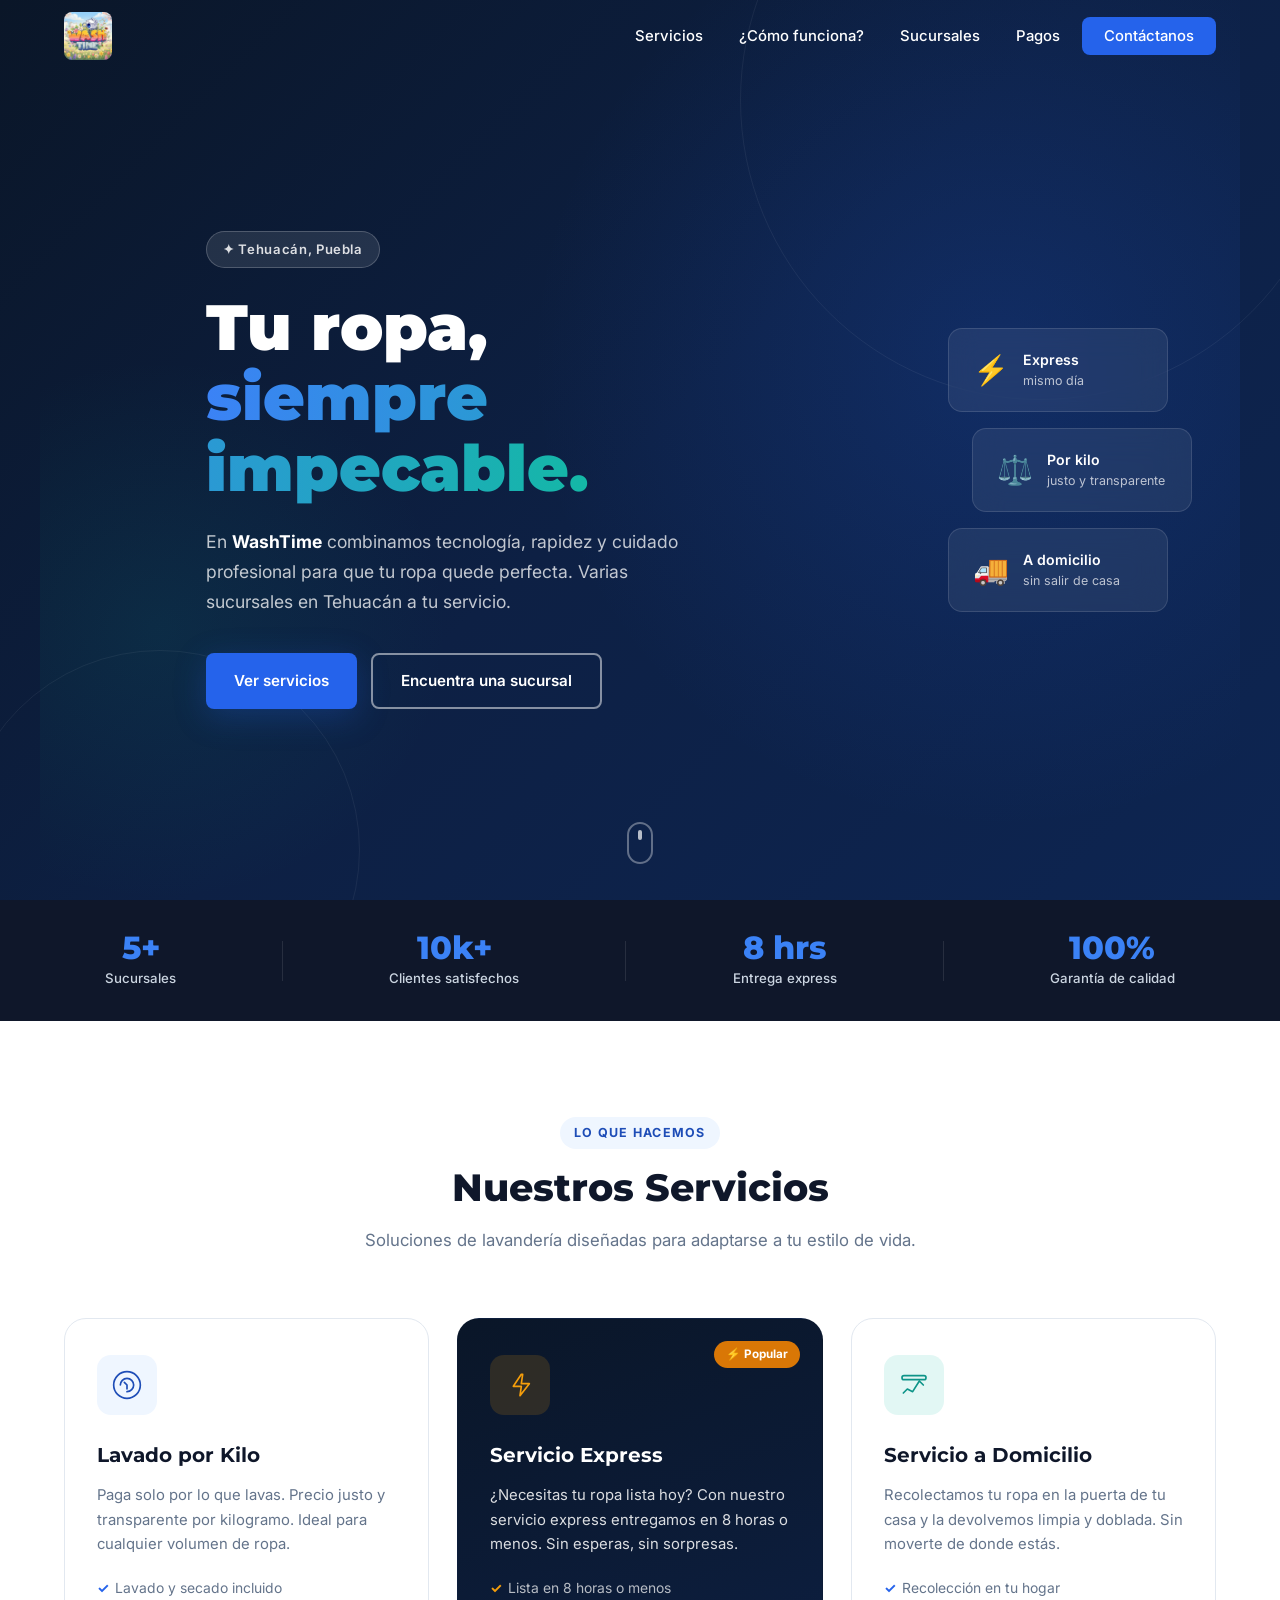
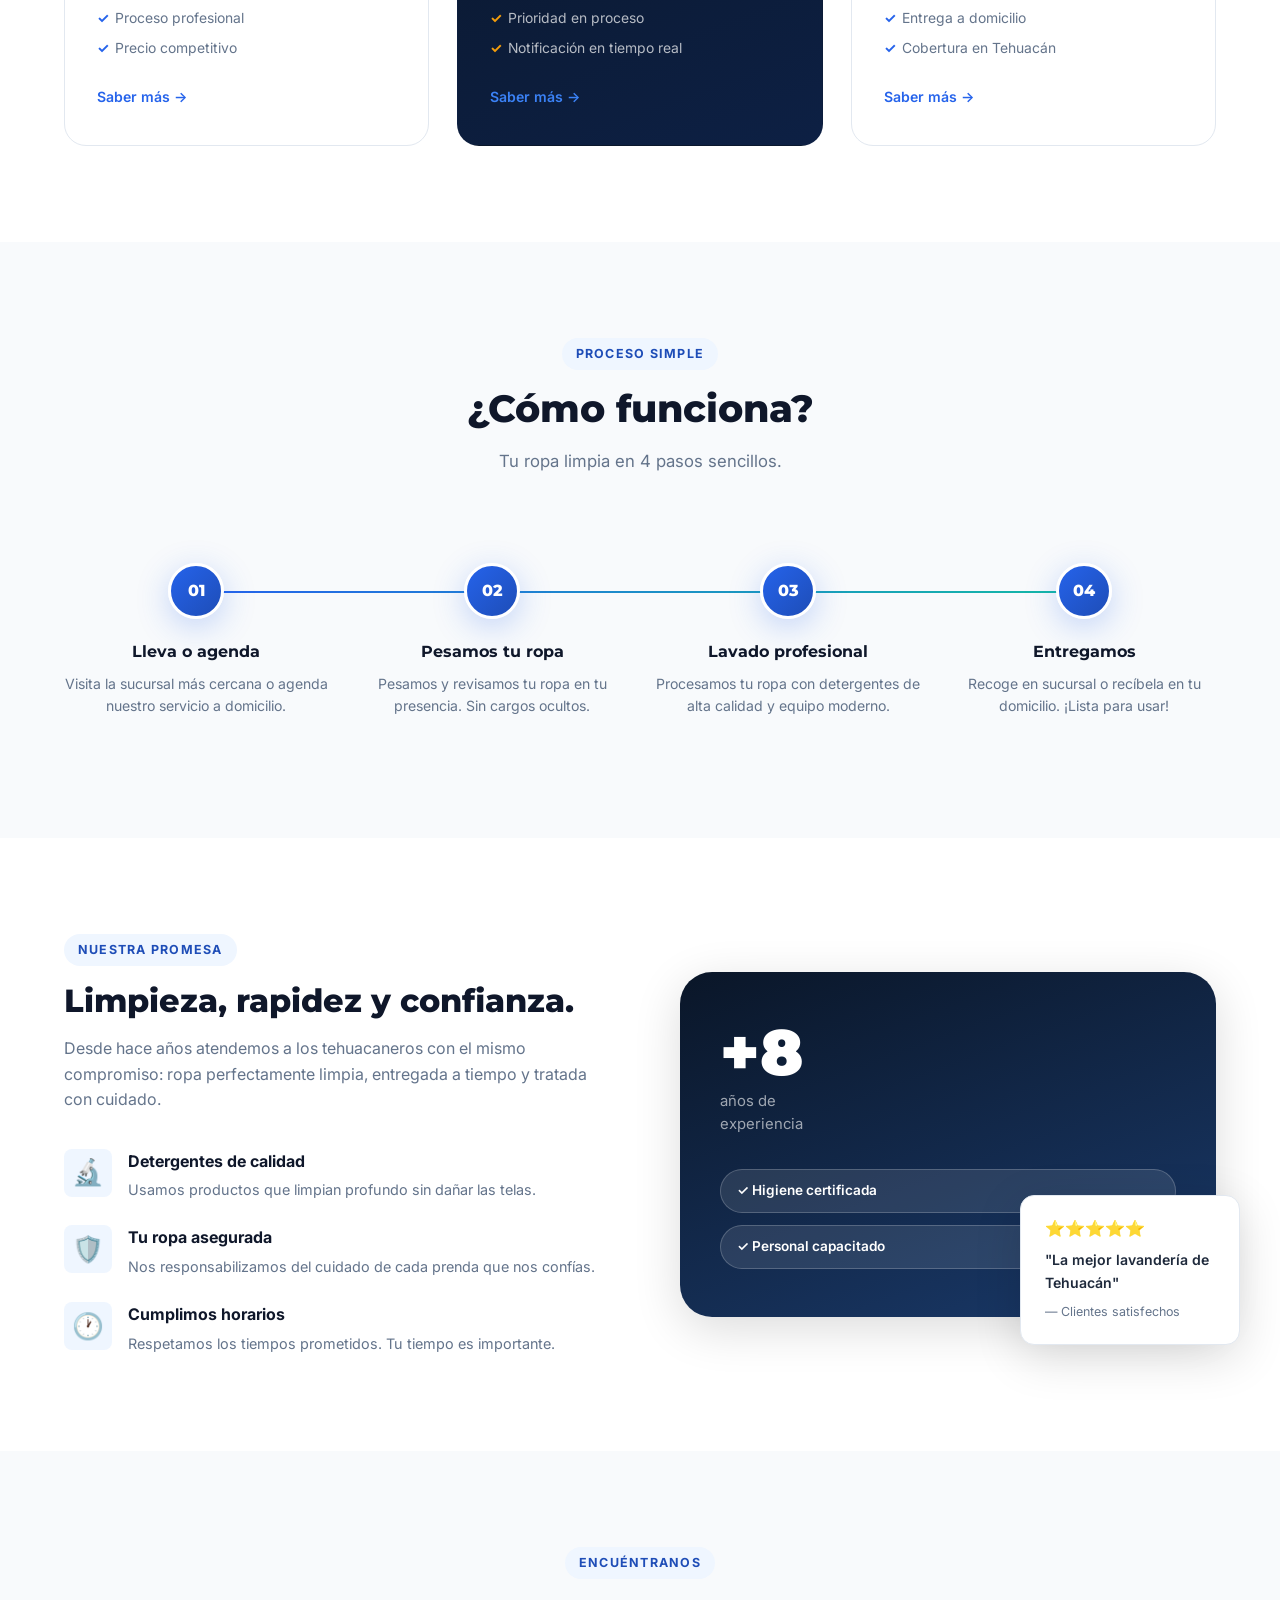
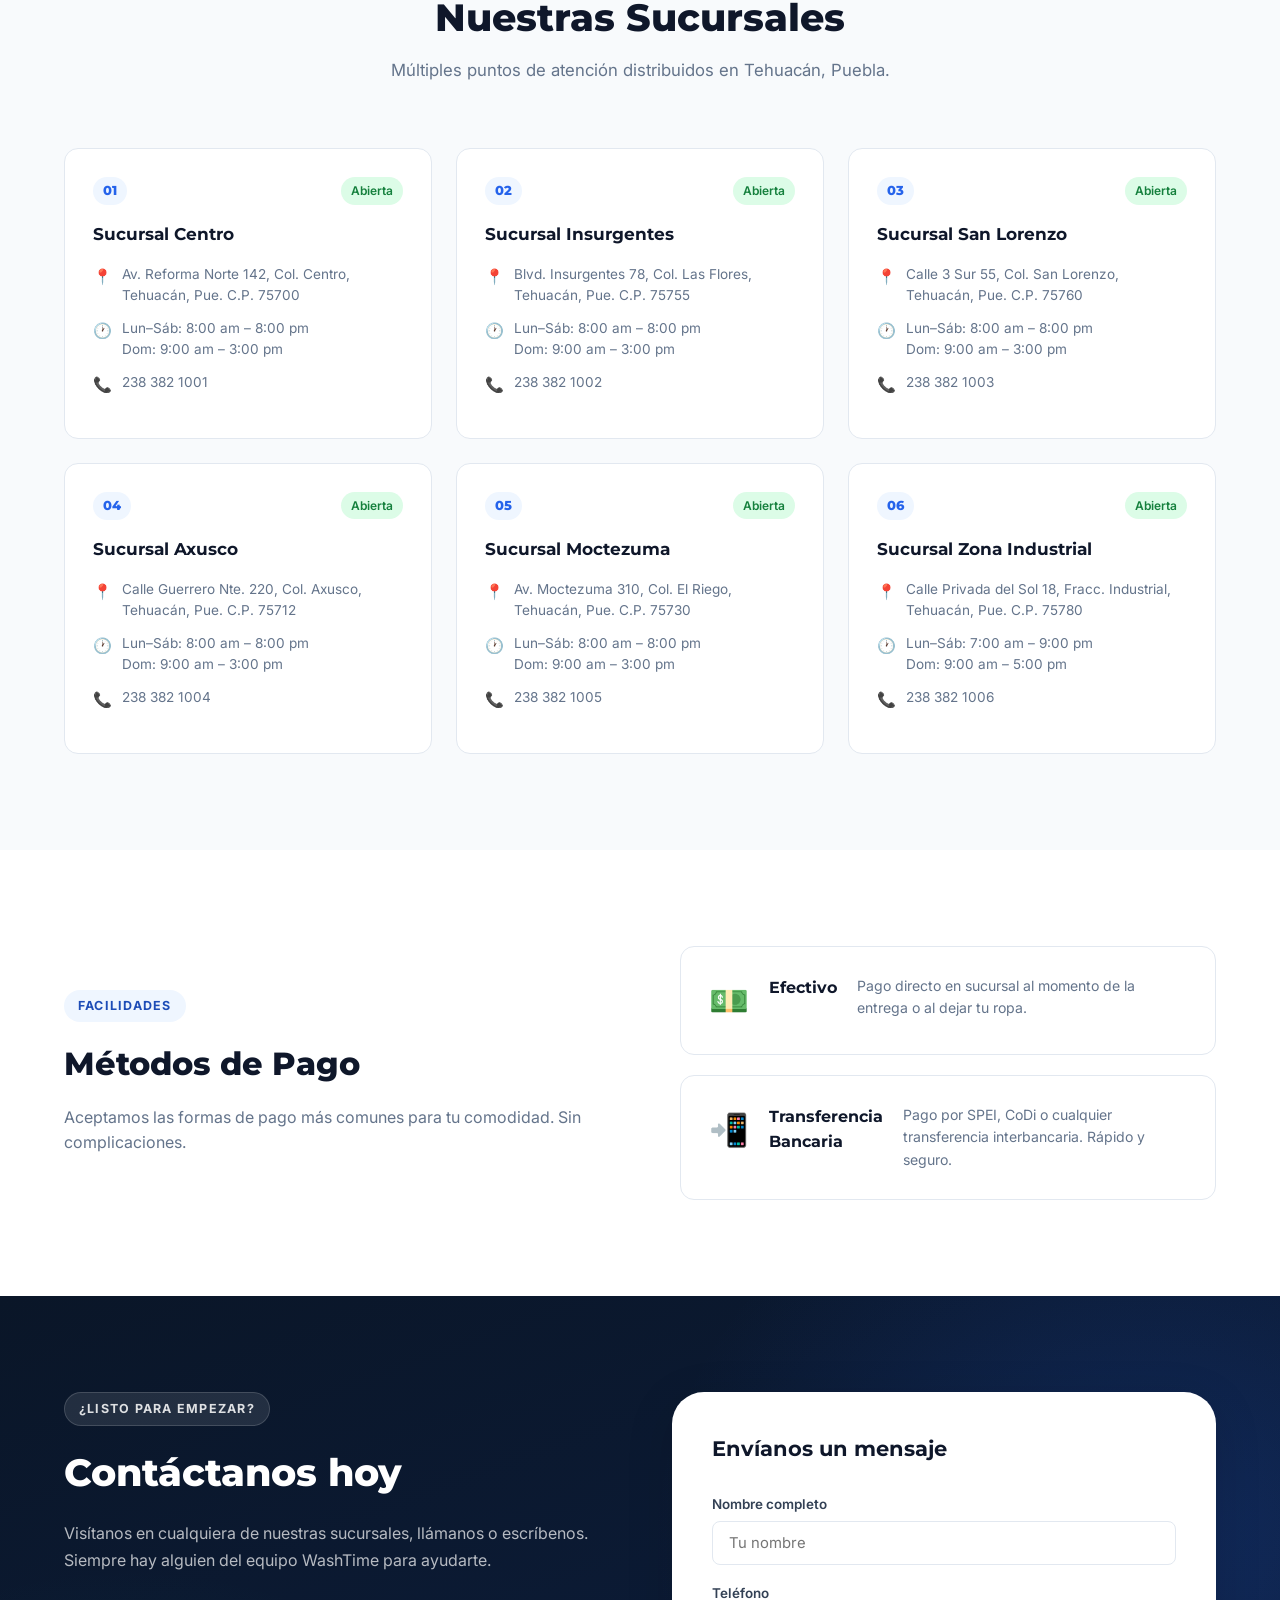
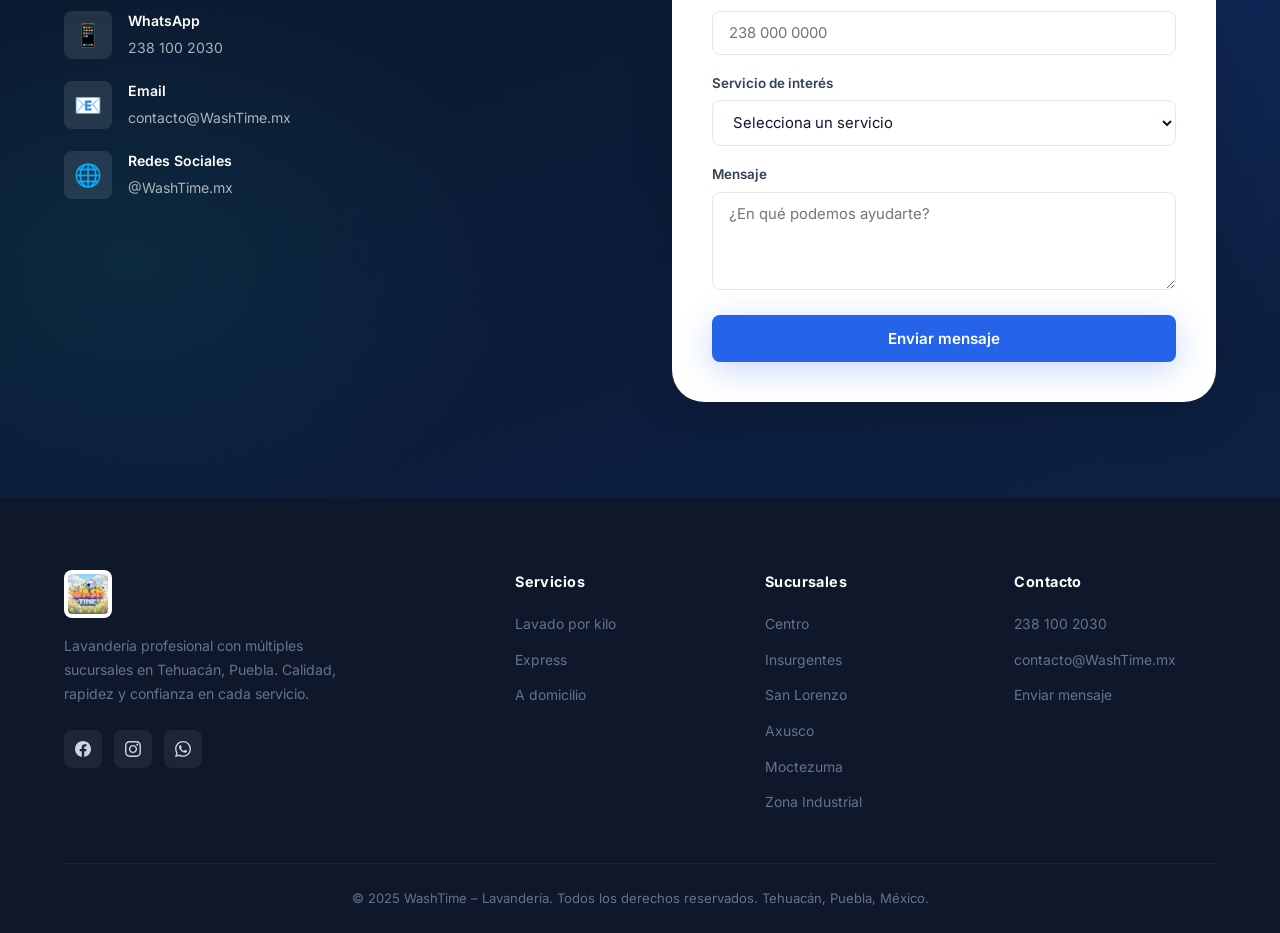
==== commit f14fcb89: "Rename FastWash to WashTime in index.html" ====
--- a/index.html
+++ b/index.html
@@ -3,8 +3,8 @@
 <head>
   <meta charset="UTF-8" />
   <meta name="viewport" content="width=device-width, initial-scale=1.0" />
-  <title>FastWash – Lavandería en Tehuacán, Puebla</title>
-  <meta name="description" content="FastWash es la lavandería más confiable de Tehuacán, Puebla. Servicios de lavado por kilo, express y a domicilio. Varias sucursales." />
+  <title>WashTime – Lavandería en Tehuacán, Puebla</title>
+  <meta name="description" content="WashTime es la lavandería más confiable de Tehuacán, Puebla. Servicios de lavado por kilo, express y a domicilio. Varias sucursales." />
   <link rel="preconnect" href="https://fonts.googleapis.com" />
   <link rel="preconnect" href="https://fonts.gstatic.com" crossorigin />
   <link href="https://fonts.googleapis.com/css2?family=Inter:wght@300;400;500;600;700;800;900&family=Montserrat:wght@400;600;700;800&display=swap" rel="stylesheet" />
@@ -16,7 +16,7 @@
   <nav class="navbar" id="navbar">
     <div class="nav-container">
       <a href="#inicio" class="nav-logo">
-        <img src="logo.jpeg" alt="FastWash Logo" />
+        <img src="logo.jpeg" alt="WashTime Logo" />
       </a>
       <ul class="nav-links" id="nav-links">
         <li><a href="#servicios">Servicios</a></li>
@@ -39,7 +39,7 @@
       <span class="hero-badge">✦ Tehuacán, Puebla</span>
       <h1>Tu ropa,<br/><em>siempre impecable.</em></h1>
       <p class="hero-subtitle">
-        En <strong>FastWash</strong> combinamos tecnología, rapidez y cuidado profesional para que tu ropa quede perfecta. Varias sucursales en Tehuacán a tu servicio.
+        En <strong>WashTime</strong> combinamos tecnología, rapidez y cuidado profesional para que tu ropa quede perfecta. Varias sucursales en Tehuacán a tu servicio.
       </p>
       <div class="hero-actions">
         <a href="#servicios" class="btn btn-primary">Ver servicios</a>
@@ -400,7 +400,7 @@
         <div class="cta-text">
           <span class="section-tag light">¿Listo para empezar?</span>
           <h2>Contáctanos hoy</h2>
-          <p>Visítanos en cualquiera de nuestras sucursales, llámanos o escríbenos. Siempre hay alguien del equipo FastWash para ayudarte.</p>
+          <p>Visítanos en cualquiera de nuestras sucursales, llámanos o escríbenos. Siempre hay alguien del equipo WashTime para ayudarte.</p>
           <div class="cta-contacts">
             <div class="cta-contact-item">
               <div class="cta-contact-icon">📱</div>
@@ -413,14 +413,14 @@
               <div class="cta-contact-icon">📧</div>
               <div>
                 <strong>Email</strong>
-                <span>contacto@fastwash.mx</span>
+                <span>contacto@WashTime.mx</span>
               </div>
             </div>
             <div class="cta-contact-item">
               <div class="cta-contact-icon">🌐</div>
               <div>
                 <strong>Redes Sociales</strong>
-                <span>@fastwash.mx</span>
+                <span>@WashTime.mx</span>
               </div>
             </div>
           </div>
@@ -462,7 +462,7 @@
     <div class="container">
       <div class="footer-grid">
         <div class="footer-brand">
-          <img src="logo.jpeg" alt="FastWash" class="footer-logo" />
+          <img src="logo.jpeg" alt="WashTime" class="footer-logo" />
           <p>Lavandería profesional con múltiples sucursales en Tehuacán, Puebla. Calidad, rapidez y confianza en cada servicio.</p>
           <div class="footer-social">
             <a href="#" aria-label="Facebook">
@@ -499,13 +499,13 @@
           <h5>Contacto</h5>
           <ul>
             <li><a href="tel:2381002030">238 100 2030</a></li>
-            <li><a href="mailto:contacto@fastwash.mx">contacto@fastwash.mx</a></li>
+            <li><a href="mailto:contacto@WashTime.mx">contacto@WashTime.mx</a></li>
             <li><a href="#contacto">Enviar mensaje</a></li>
           </ul>
         </div>
       </div>
       <div class="footer-bottom">
-        <p>© 2025 FastWash – Lavandería. Todos los derechos reservados. Tehuacán, Puebla, México.</p>
+        <p>© 2025 WashTime – Lavandería. Todos los derechos reservados. Tehuacán, Puebla, México.</p>
       </div>
     </div>
   </footer>
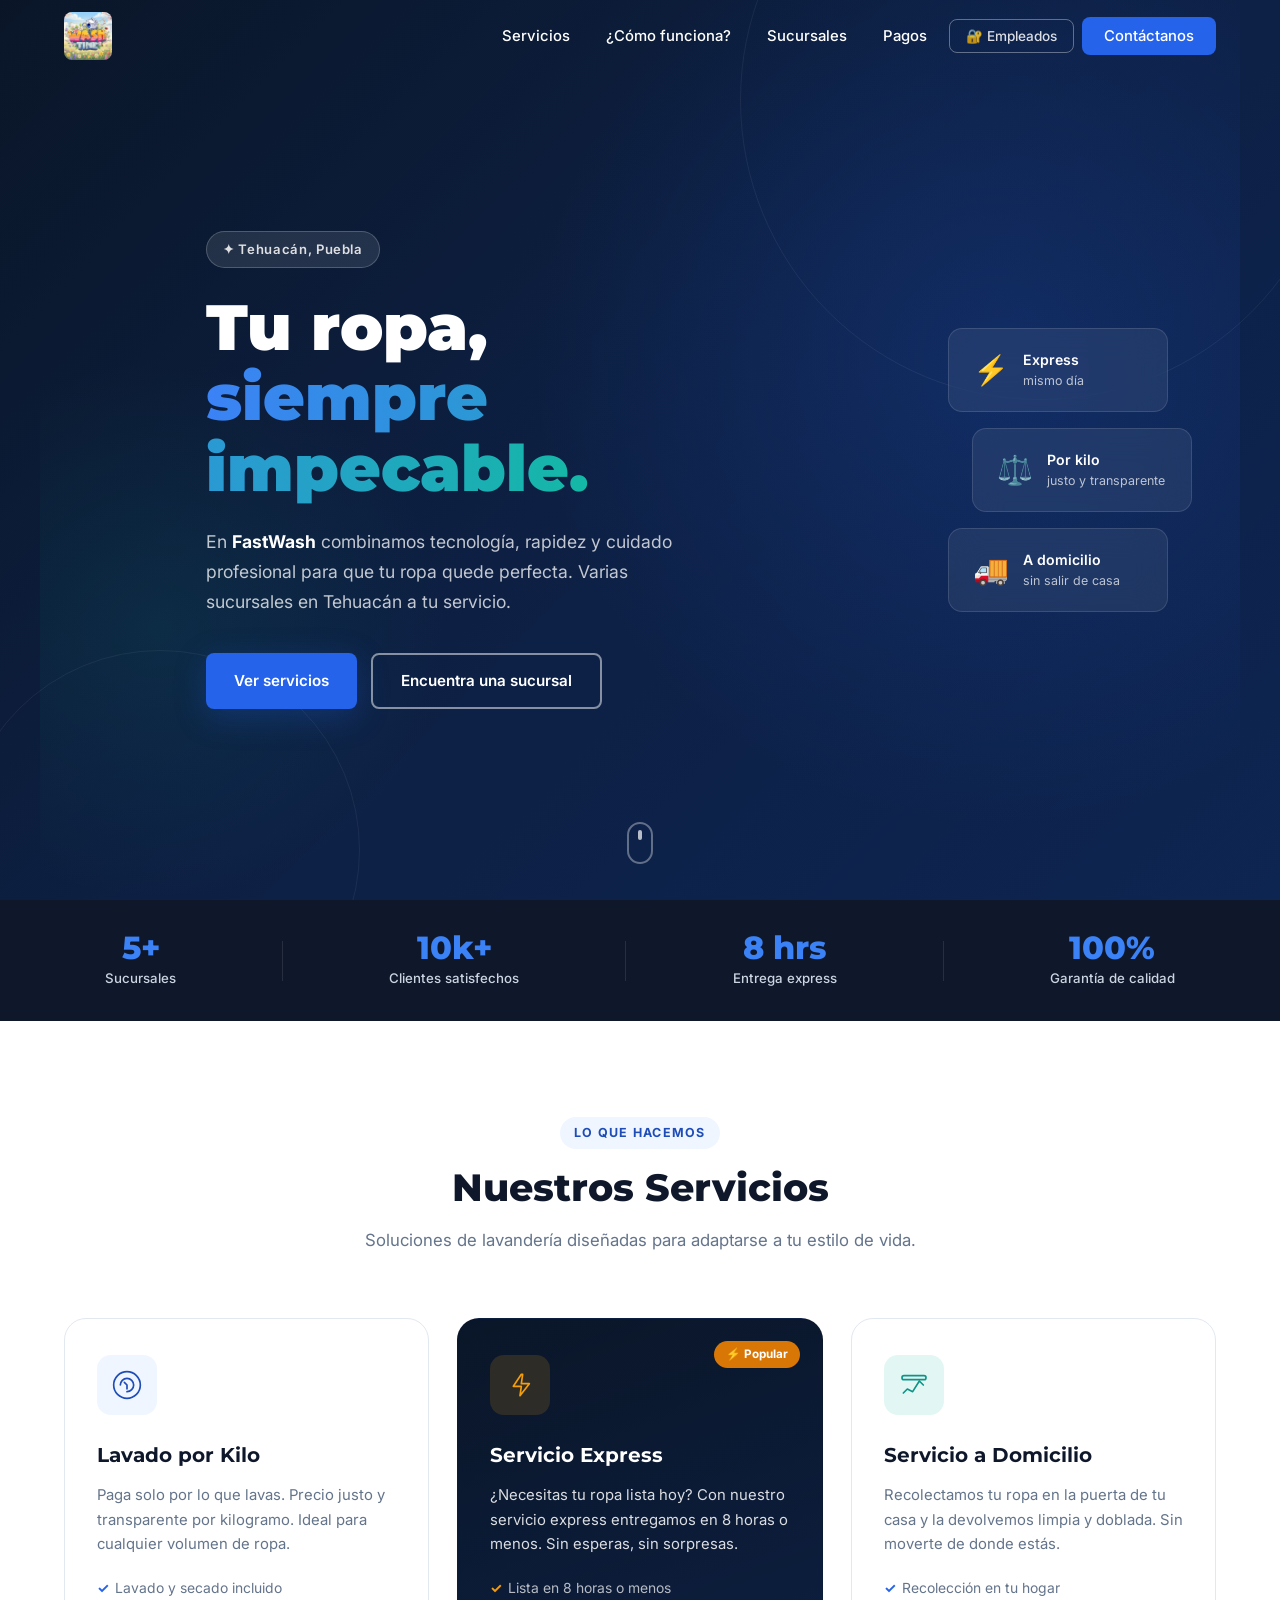
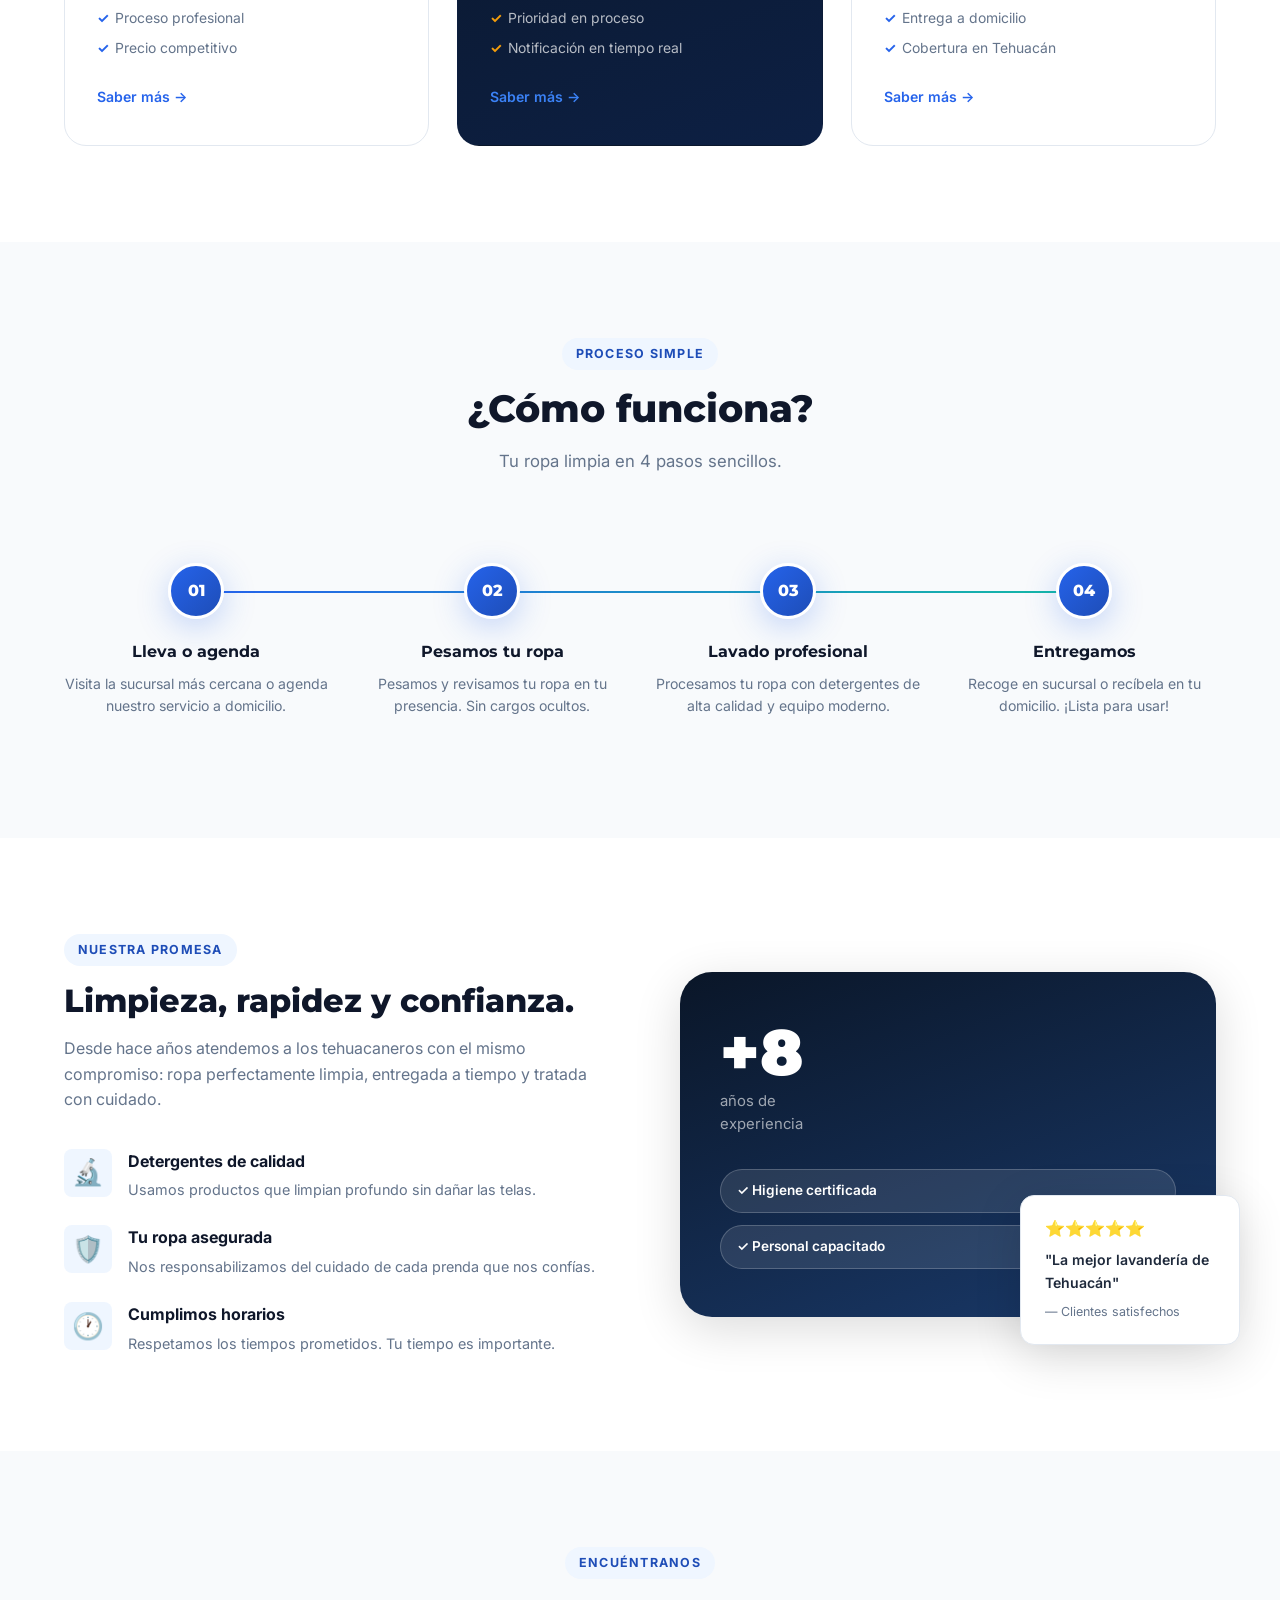
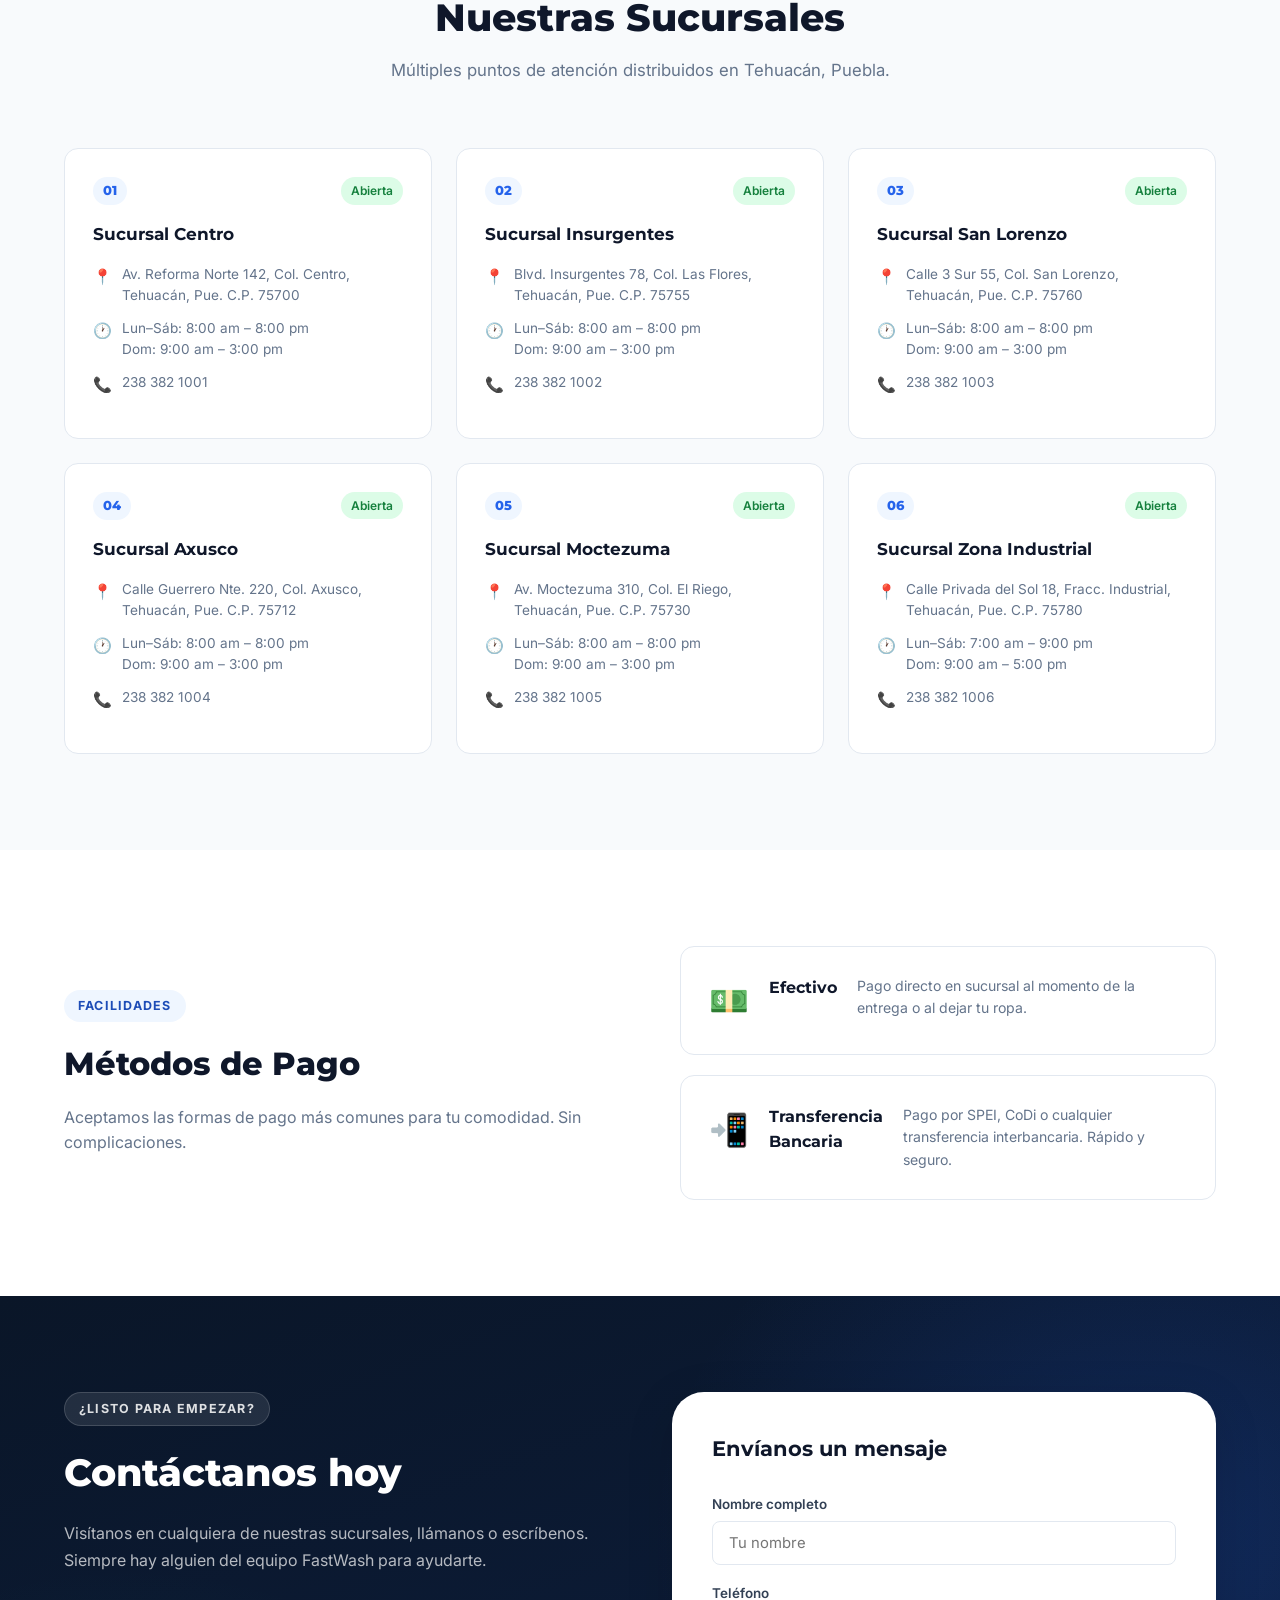
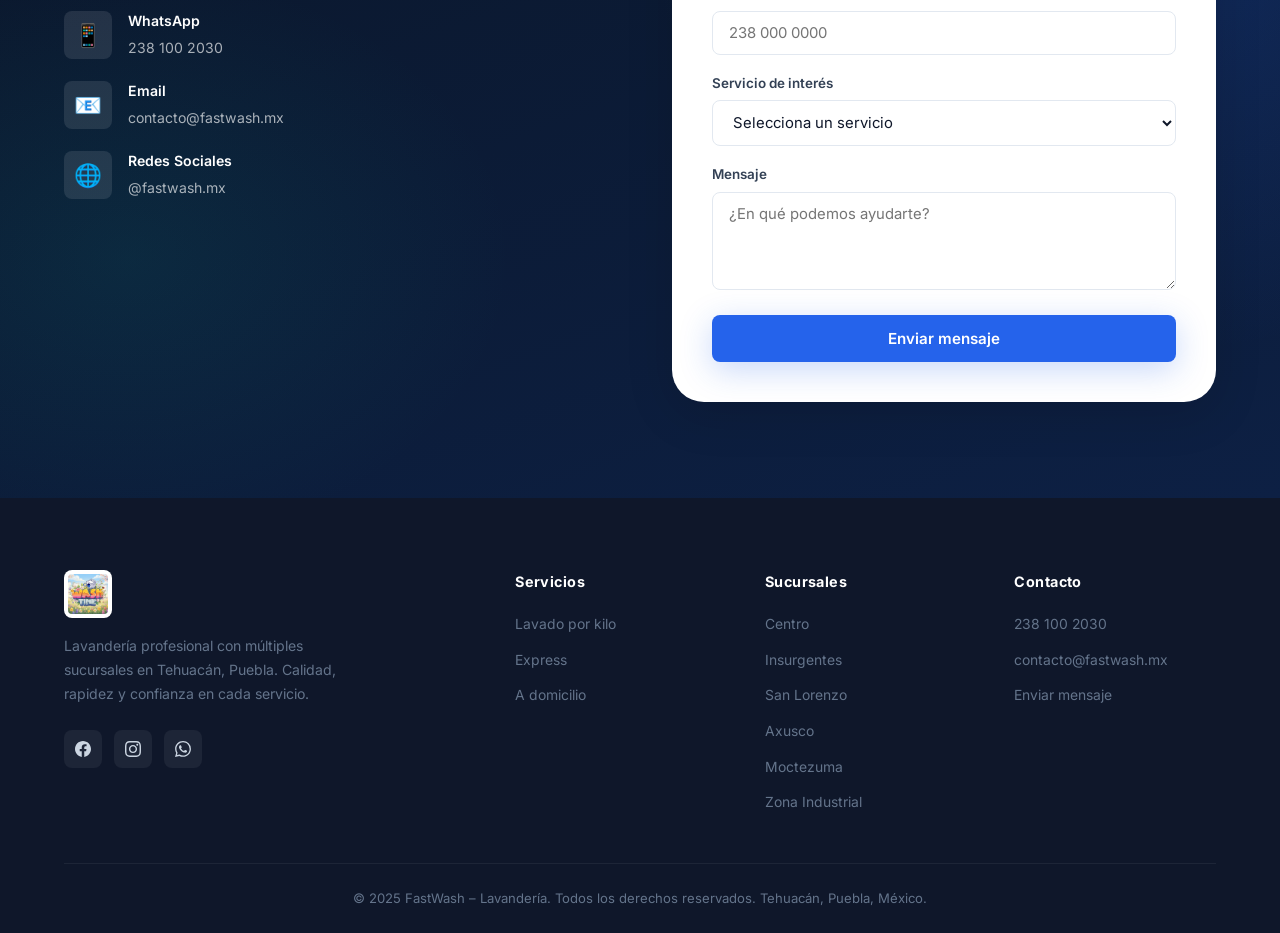
==== commit 3541944a: "feat: Implement a new internal system for laundry management with authentication, order tracking, an" ====
--- a/index.html
+++ b/index.html
@@ -3,8 +3,8 @@
 <head>
   <meta charset="UTF-8" />
   <meta name="viewport" content="width=device-width, initial-scale=1.0" />
-  <title>WashTime – Lavandería en Tehuacán, Puebla</title>
-  <meta name="description" content="WashTime es la lavandería más confiable de Tehuacán, Puebla. Servicios de lavado por kilo, express y a domicilio. Varias sucursales." />
+  <title>FastWash – Lavandería en Tehuacán, Puebla</title>
+  <meta name="description" content="FastWash es la lavandería más confiable de Tehuacán, Puebla. Servicios de lavado por kilo, express y a domicilio. Varias sucursales." />
   <link rel="preconnect" href="https://fonts.googleapis.com" />
   <link rel="preconnect" href="https://fonts.gstatic.com" crossorigin />
   <link href="https://fonts.googleapis.com/css2?family=Inter:wght@300;400;500;600;700;800;900&family=Montserrat:wght@400;600;700;800&display=swap" rel="stylesheet" />
@@ -16,13 +16,14 @@
   <nav class="navbar" id="navbar">
     <div class="nav-container">
       <a href="#inicio" class="nav-logo">
-        <img src="logo.jpeg" alt="WashTime Logo" />
+        <img src="logo.jpeg" alt="FastWash Logo" />
       </a>
       <ul class="nav-links" id="nav-links">
         <li><a href="#servicios">Servicios</a></li>
         <li><a href="#como-funciona">¿Cómo funciona?</a></li>
         <li><a href="#sucursales">Sucursales</a></li>
         <li><a href="#pagos">Pagos</a></li>
+        <li><a href="sistema/index.html" class="btn-nav-employee">🔐 Empleados</a></li>
         <li><a href="#contacto" class="btn-nav">Contáctanos</a></li>
       </ul>
       <button class="hamburger" id="hamburger" aria-label="Menú">
@@ -39,7 +40,7 @@
       <span class="hero-badge">✦ Tehuacán, Puebla</span>
       <h1>Tu ropa,<br/><em>siempre impecable.</em></h1>
       <p class="hero-subtitle">
-        En <strong>WashTime</strong> combinamos tecnología, rapidez y cuidado profesional para que tu ropa quede perfecta. Varias sucursales en Tehuacán a tu servicio.
+        En <strong>FastWash</strong> combinamos tecnología, rapidez y cuidado profesional para que tu ropa quede perfecta. Varias sucursales en Tehuacán a tu servicio.
       </p>
       <div class="hero-actions">
         <a href="#servicios" class="btn btn-primary">Ver servicios</a>
@@ -400,7 +401,7 @@
         <div class="cta-text">
           <span class="section-tag light">¿Listo para empezar?</span>
           <h2>Contáctanos hoy</h2>
-          <p>Visítanos en cualquiera de nuestras sucursales, llámanos o escríbenos. Siempre hay alguien del equipo WashTime para ayudarte.</p>
+          <p>Visítanos en cualquiera de nuestras sucursales, llámanos o escríbenos. Siempre hay alguien del equipo FastWash para ayudarte.</p>
           <div class="cta-contacts">
             <div class="cta-contact-item">
               <div class="cta-contact-icon">📱</div>
@@ -413,14 +414,14 @@
               <div class="cta-contact-icon">📧</div>
               <div>
                 <strong>Email</strong>
-                <span>contacto@WashTime.mx</span>
+                <span>contacto@fastwash.mx</span>
               </div>
             </div>
             <div class="cta-contact-item">
               <div class="cta-contact-icon">🌐</div>
               <div>
                 <strong>Redes Sociales</strong>
-                <span>@WashTime.mx</span>
+                <span>@fastwash.mx</span>
               </div>
             </div>
           </div>
@@ -462,7 +463,7 @@
     <div class="container">
       <div class="footer-grid">
         <div class="footer-brand">
-          <img src="logo.jpeg" alt="WashTime" class="footer-logo" />
+          <img src="logo.jpeg" alt="FastWash" class="footer-logo" />
           <p>Lavandería profesional con múltiples sucursales en Tehuacán, Puebla. Calidad, rapidez y confianza en cada servicio.</p>
           <div class="footer-social">
             <a href="#" aria-label="Facebook">
@@ -499,13 +500,13 @@
           <h5>Contacto</h5>
           <ul>
             <li><a href="tel:2381002030">238 100 2030</a></li>
-            <li><a href="mailto:contacto@WashTime.mx">contacto@WashTime.mx</a></li>
+            <li><a href="mailto:contacto@fastwash.mx">contacto@fastwash.mx</a></li>
             <li><a href="#contacto">Enviar mensaje</a></li>
           </ul>
         </div>
       </div>
       <div class="footer-bottom">
-        <p>© 2025 WashTime – Lavandería. Todos los derechos reservados. Tehuacán, Puebla, México.</p>
+        <p>© 2025 FastWash – Lavandería. Todos los derechos reservados. Tehuacán, Puebla, México.</p>
       </div>
     </div>
   </footer>
--- a/styles.css
+++ b/styles.css
@@ -145,6 +145,26 @@
   transition: var(--transition);
 }
 .btn-nav:hover { background: var(--blue-600); }
+.btn-nav-employee {
+  border: 1.5px solid rgba(255,255,255,.35) !important;
+  color: rgba(255,255,255,.85) !important;
+  padding: 8px 16px !important;
+  border-radius: var(--radius-sm);
+  font-size: .85rem !important;
+  font-weight: 600;
+  transition: var(--transition);
+}
+.navbar.scrolled .btn-nav-employee {
+  border-color: var(--neutral-300) !important;
+  color: var(--neutral-600) !important;
+}
+.btn-nav-employee:hover {
+  background: rgba(255,255,255,.12) !important;
+  border-color: rgba(255,255,255,.6) !important;
+}
+.navbar.scrolled .btn-nav-employee:hover {
+  background: var(--neutral-100) !important;
+}
 
 /* ===== NAVBAR ===== */
 .navbar {
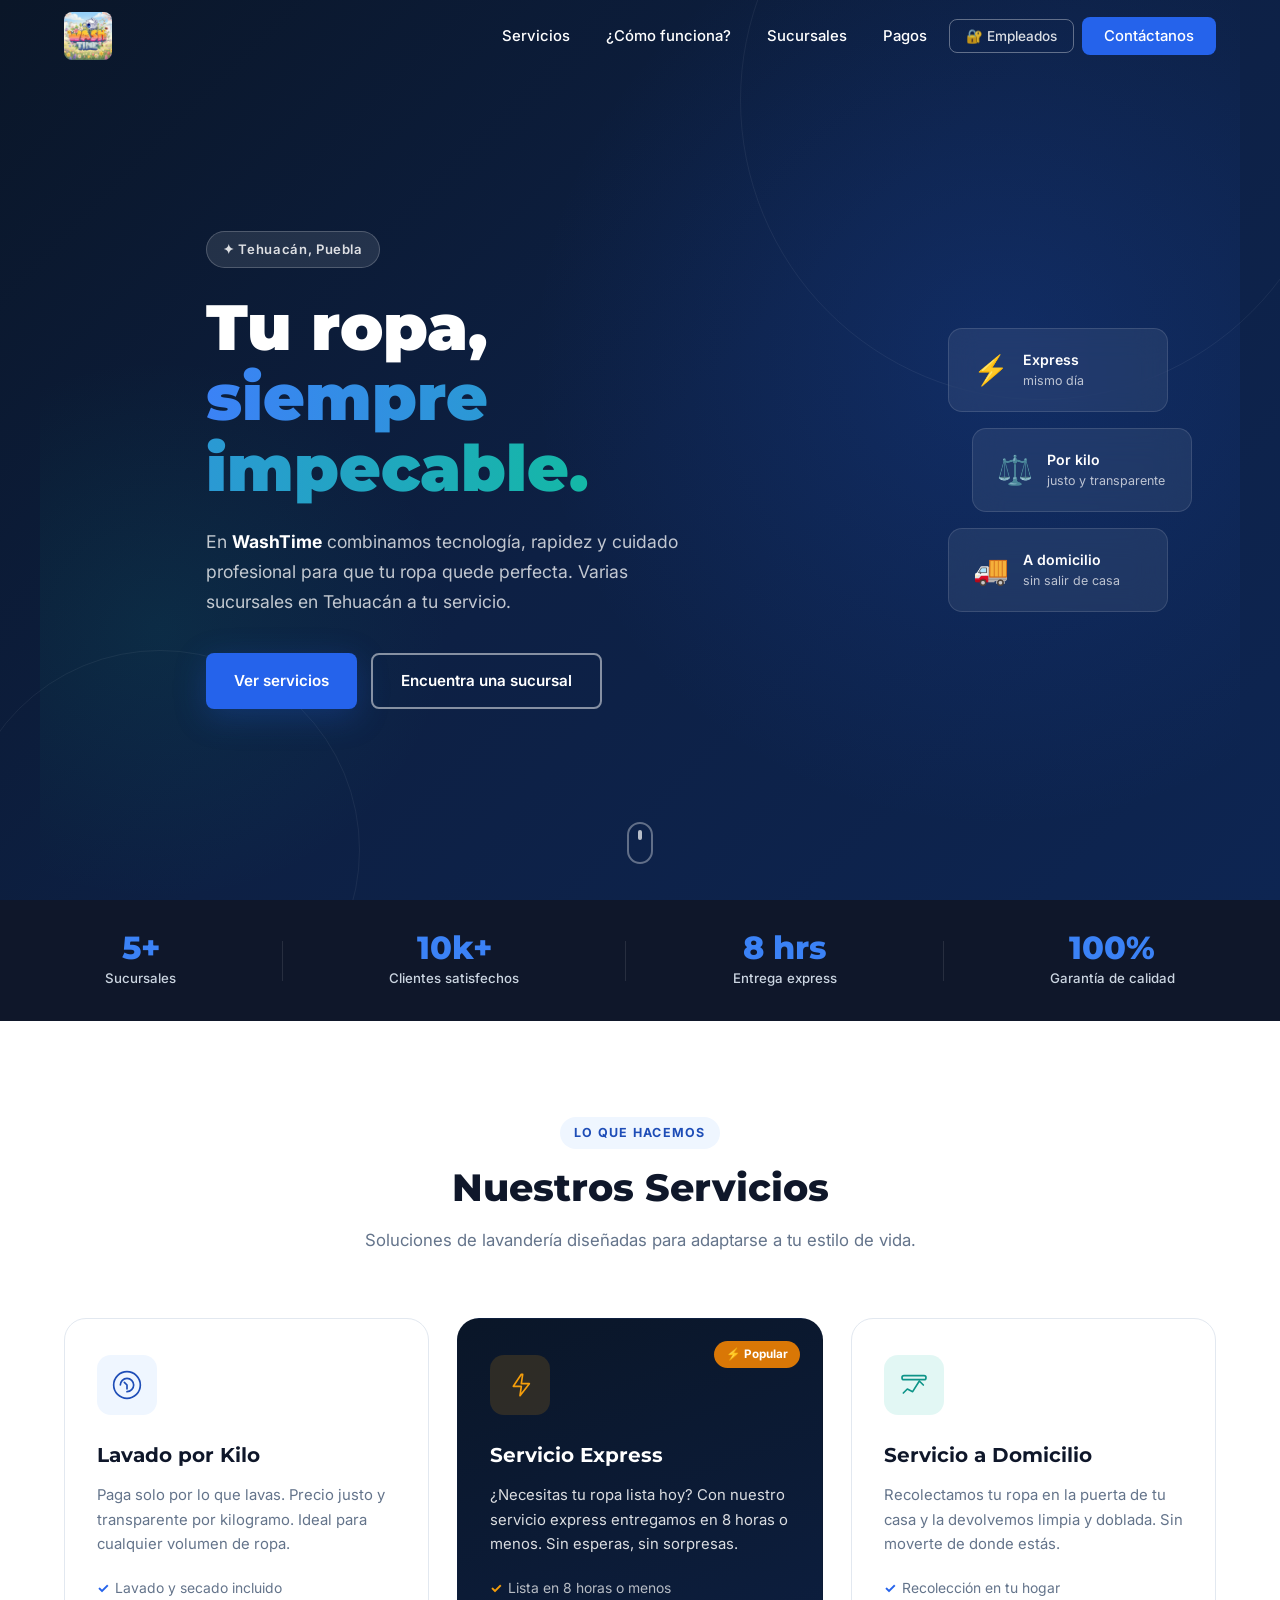
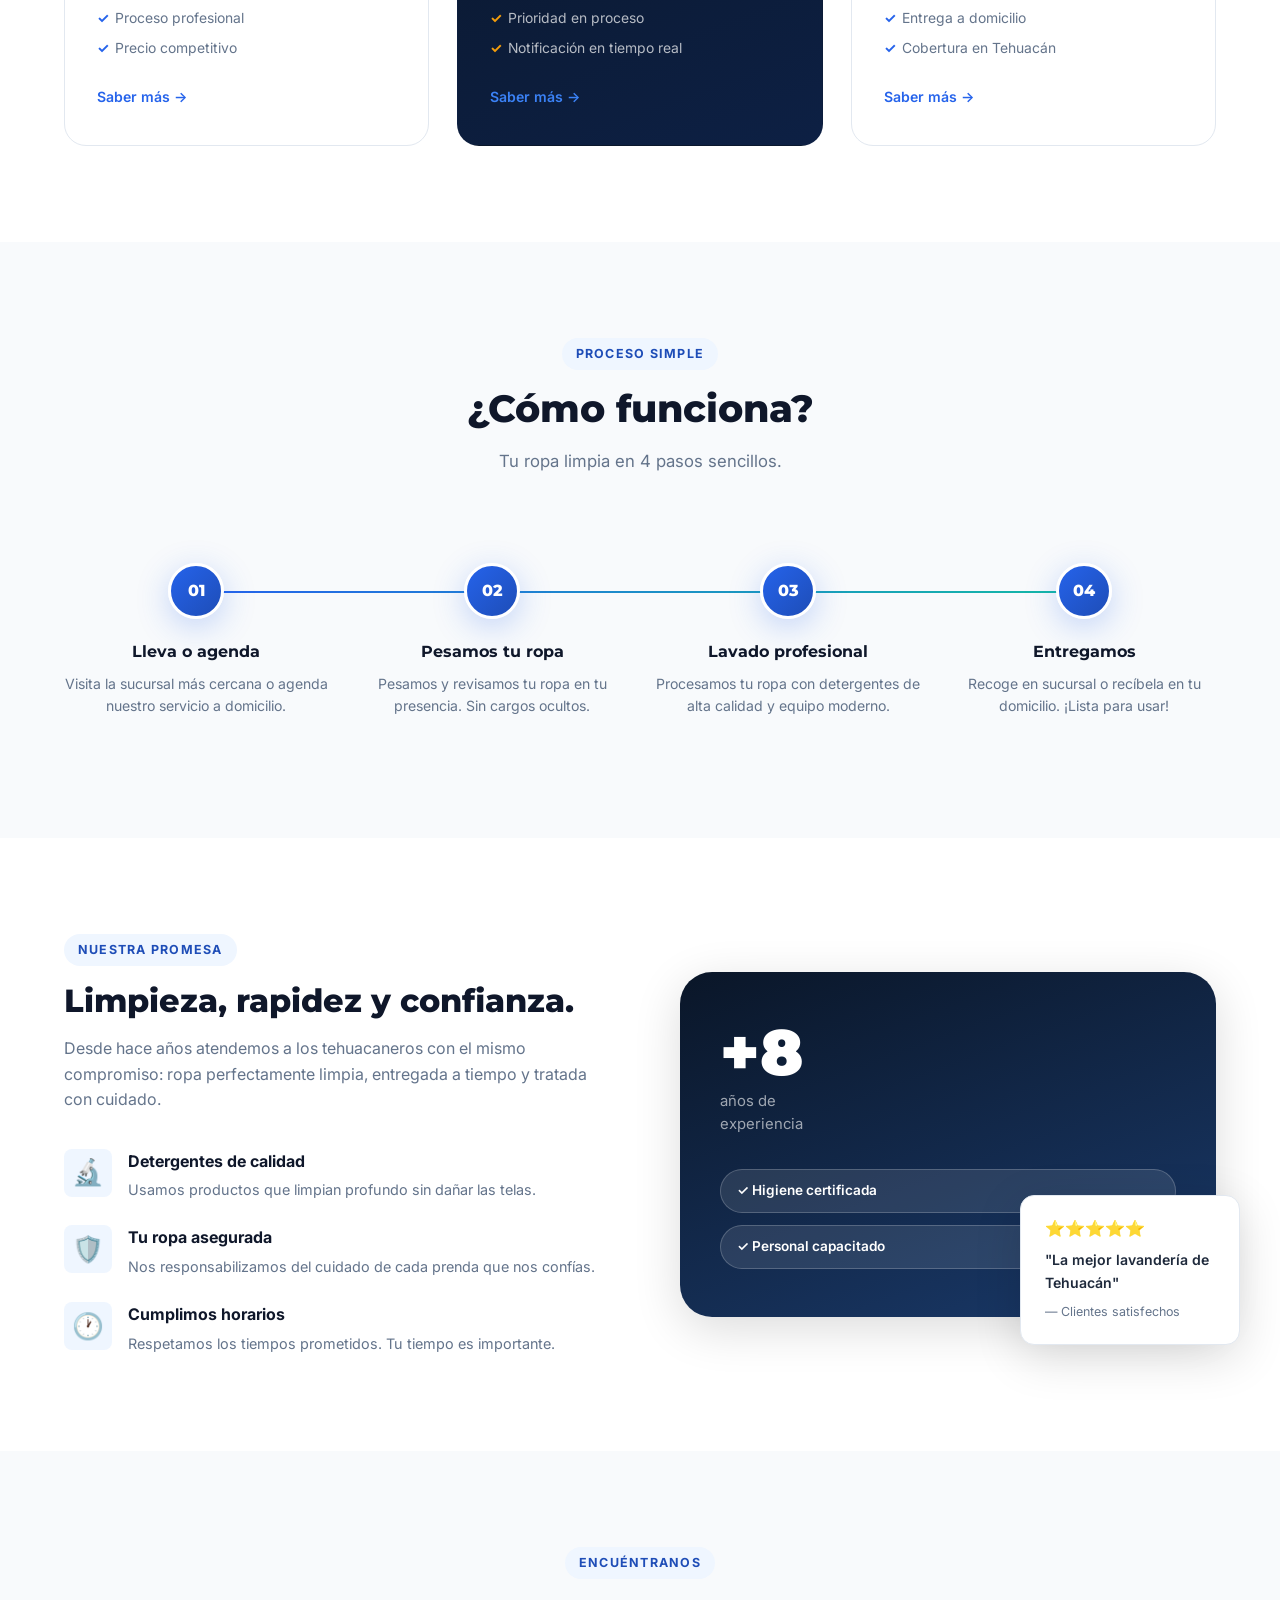
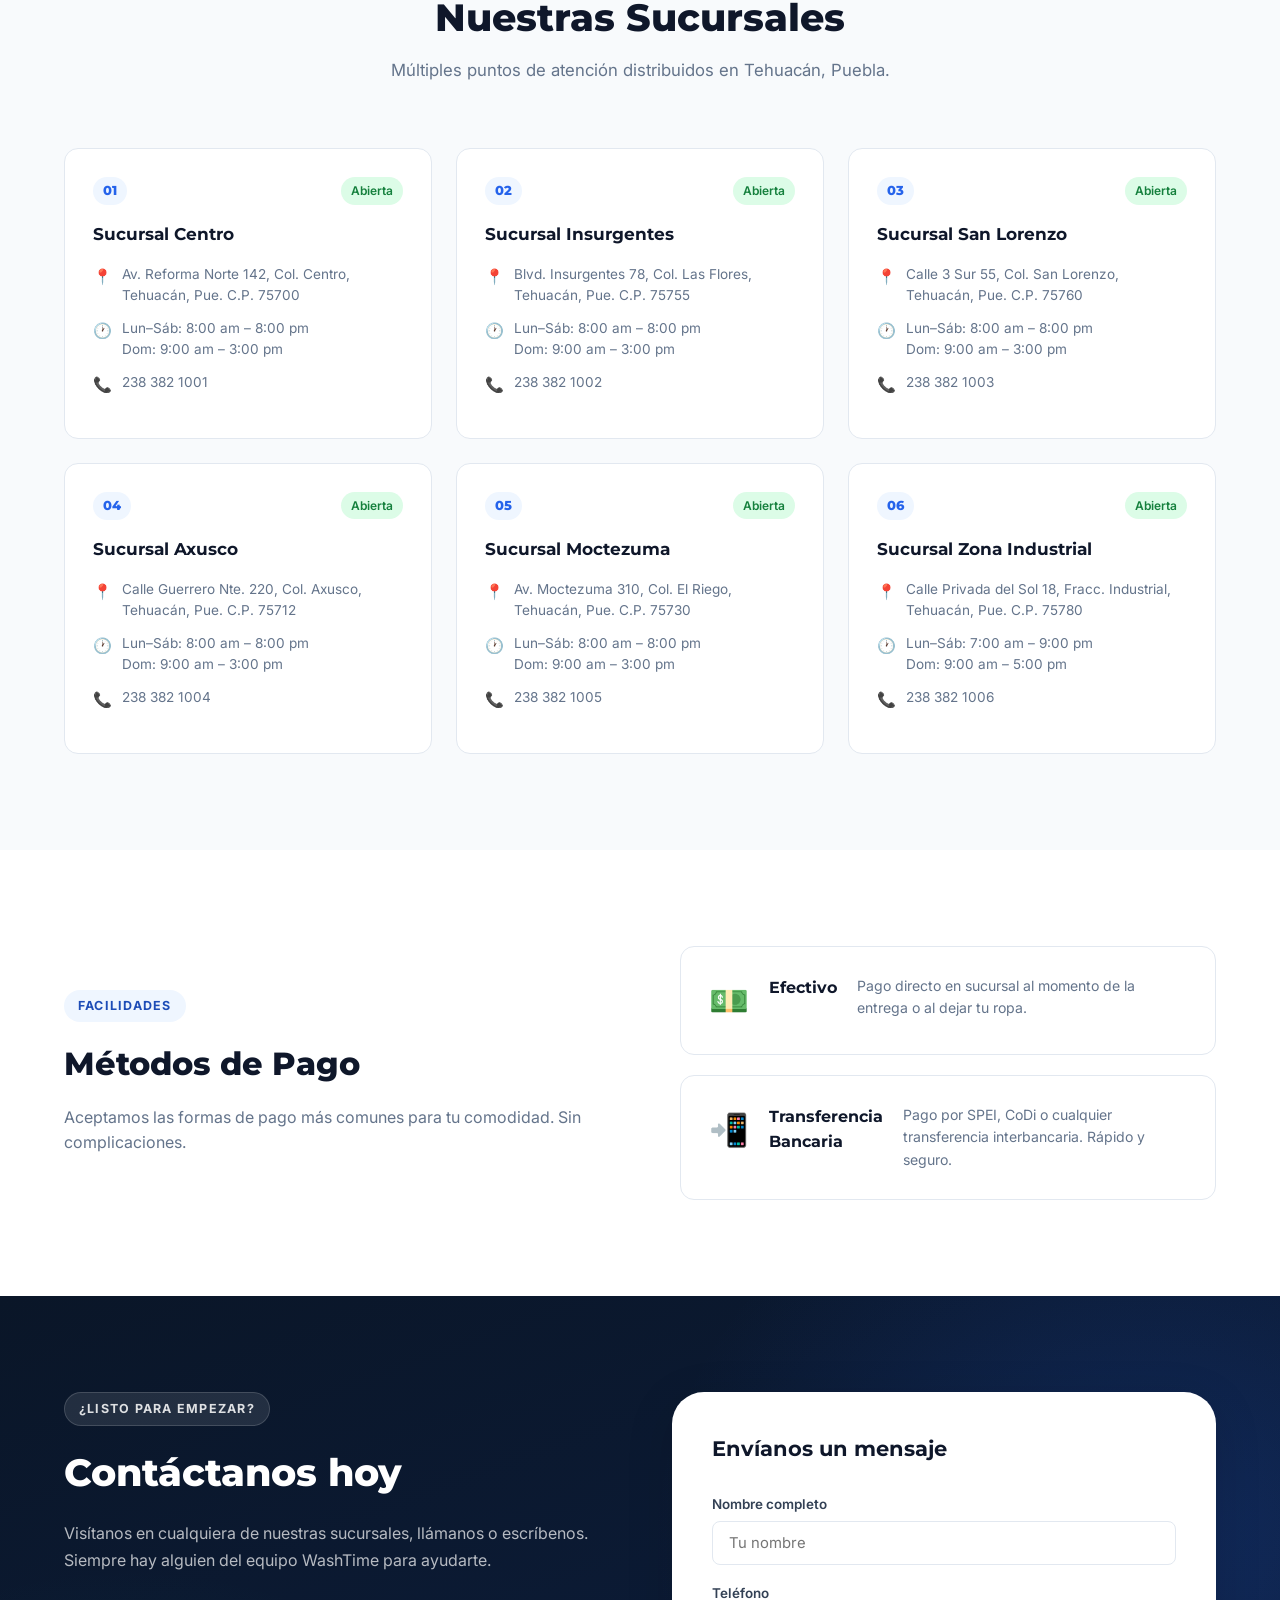
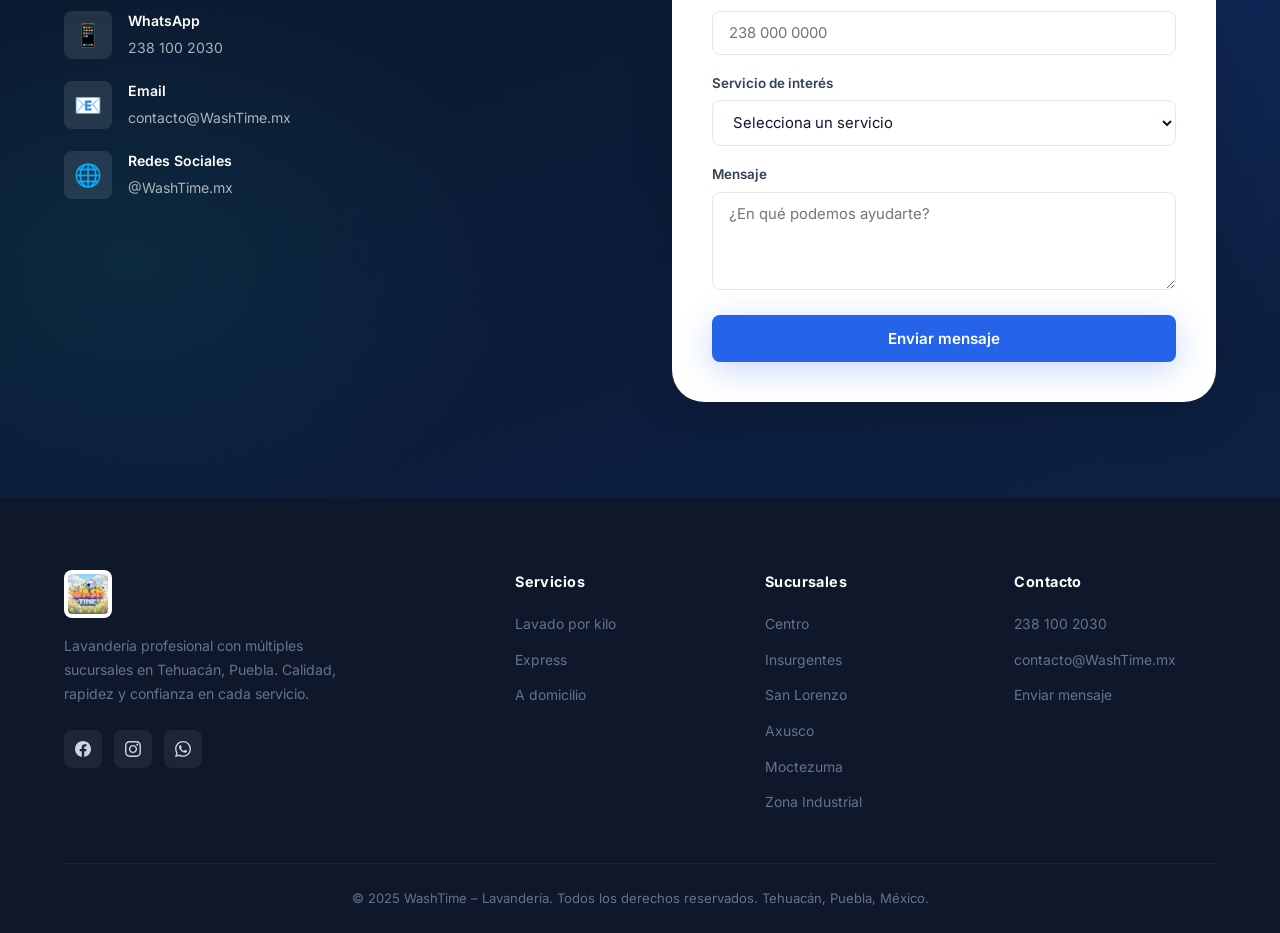
==== commit a4bc78f3: "Merge branch 'main' of https://github.com/vick-dlaluzz/vick-dlaluzz" ====
--- a/index.html
+++ b/index.html
@@ -3,8 +3,8 @@
 <head>
   <meta charset="UTF-8" />
   <meta name="viewport" content="width=device-width, initial-scale=1.0" />
-  <title>FastWash – Lavandería en Tehuacán, Puebla</title>
-  <meta name="description" content="FastWash es la lavandería más confiable de Tehuacán, Puebla. Servicios de lavado por kilo, express y a domicilio. Varias sucursales." />
+  <title>WashTime – Lavandería en Tehuacán, Puebla</title>
+  <meta name="description" content="WashTime es la lavandería más confiable de Tehuacán, Puebla. Servicios de lavado por kilo, express y a domicilio. Varias sucursales." />
   <link rel="preconnect" href="https://fonts.googleapis.com" />
   <link rel="preconnect" href="https://fonts.gstatic.com" crossorigin />
   <link href="https://fonts.googleapis.com/css2?family=Inter:wght@300;400;500;600;700;800;900&family=Montserrat:wght@400;600;700;800&display=swap" rel="stylesheet" />
@@ -16,7 +16,7 @@
   <nav class="navbar" id="navbar">
     <div class="nav-container">
       <a href="#inicio" class="nav-logo">
-        <img src="logo.jpeg" alt="FastWash Logo" />
+        <img src="logo.jpeg" alt="WashTime Logo" />
       </a>
       <ul class="nav-links" id="nav-links">
         <li><a href="#servicios">Servicios</a></li>
@@ -40,7 +40,7 @@
       <span class="hero-badge">✦ Tehuacán, Puebla</span>
       <h1>Tu ropa,<br/><em>siempre impecable.</em></h1>
       <p class="hero-subtitle">
-        En <strong>FastWash</strong> combinamos tecnología, rapidez y cuidado profesional para que tu ropa quede perfecta. Varias sucursales en Tehuacán a tu servicio.
+        En <strong>WashTime</strong> combinamos tecnología, rapidez y cuidado profesional para que tu ropa quede perfecta. Varias sucursales en Tehuacán a tu servicio.
       </p>
       <div class="hero-actions">
         <a href="#servicios" class="btn btn-primary">Ver servicios</a>
@@ -401,7 +401,7 @@
         <div class="cta-text">
           <span class="section-tag light">¿Listo para empezar?</span>
           <h2>Contáctanos hoy</h2>
-          <p>Visítanos en cualquiera de nuestras sucursales, llámanos o escríbenos. Siempre hay alguien del equipo FastWash para ayudarte.</p>
+          <p>Visítanos en cualquiera de nuestras sucursales, llámanos o escríbenos. Siempre hay alguien del equipo WashTime para ayudarte.</p>
           <div class="cta-contacts">
             <div class="cta-contact-item">
               <div class="cta-contact-icon">📱</div>
@@ -414,14 +414,14 @@
               <div class="cta-contact-icon">📧</div>
               <div>
                 <strong>Email</strong>
-                <span>contacto@fastwash.mx</span>
+                <span>contacto@WashTime.mx</span>
               </div>
             </div>
             <div class="cta-contact-item">
               <div class="cta-contact-icon">🌐</div>
               <div>
                 <strong>Redes Sociales</strong>
-                <span>@fastwash.mx</span>
+                <span>@WashTime.mx</span>
               </div>
             </div>
           </div>
@@ -463,7 +463,7 @@
     <div class="container">
       <div class="footer-grid">
         <div class="footer-brand">
-          <img src="logo.jpeg" alt="FastWash" class="footer-logo" />
+          <img src="logo.jpeg" alt="WashTime" class="footer-logo" />
           <p>Lavandería profesional con múltiples sucursales en Tehuacán, Puebla. Calidad, rapidez y confianza en cada servicio.</p>
           <div class="footer-social">
             <a href="#" aria-label="Facebook">
@@ -500,13 +500,13 @@
           <h5>Contacto</h5>
           <ul>
             <li><a href="tel:2381002030">238 100 2030</a></li>
-            <li><a href="mailto:contacto@fastwash.mx">contacto@fastwash.mx</a></li>
+            <li><a href="mailto:contacto@WashTime.mx">contacto@WashTime.mx</a></li>
             <li><a href="#contacto">Enviar mensaje</a></li>
           </ul>
         </div>
       </div>
       <div class="footer-bottom">
-        <p>© 2025 FastWash – Lavandería. Todos los derechos reservados. Tehuacán, Puebla, México.</p>
+        <p>© 2025 WashTime – Lavandería. Todos los derechos reservados. Tehuacán, Puebla, México.</p>
       </div>
     </div>
   </footer>
